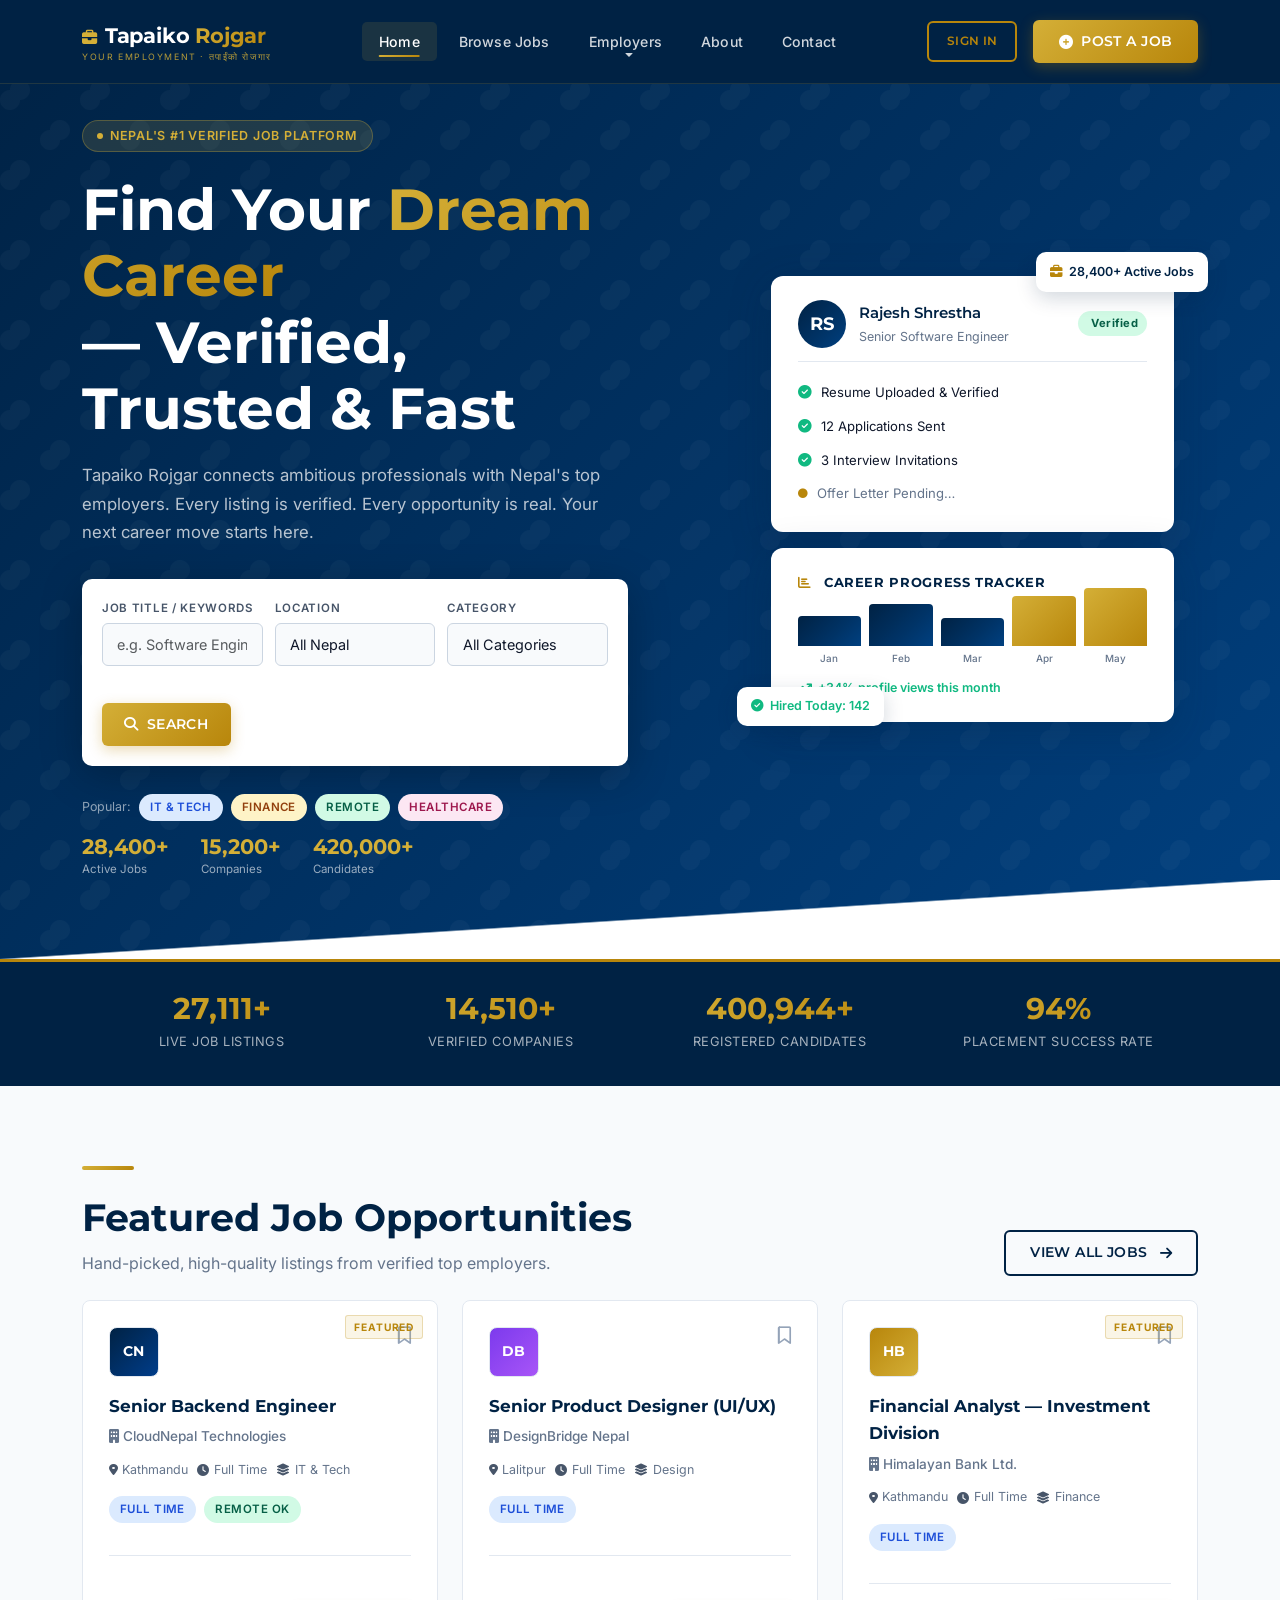
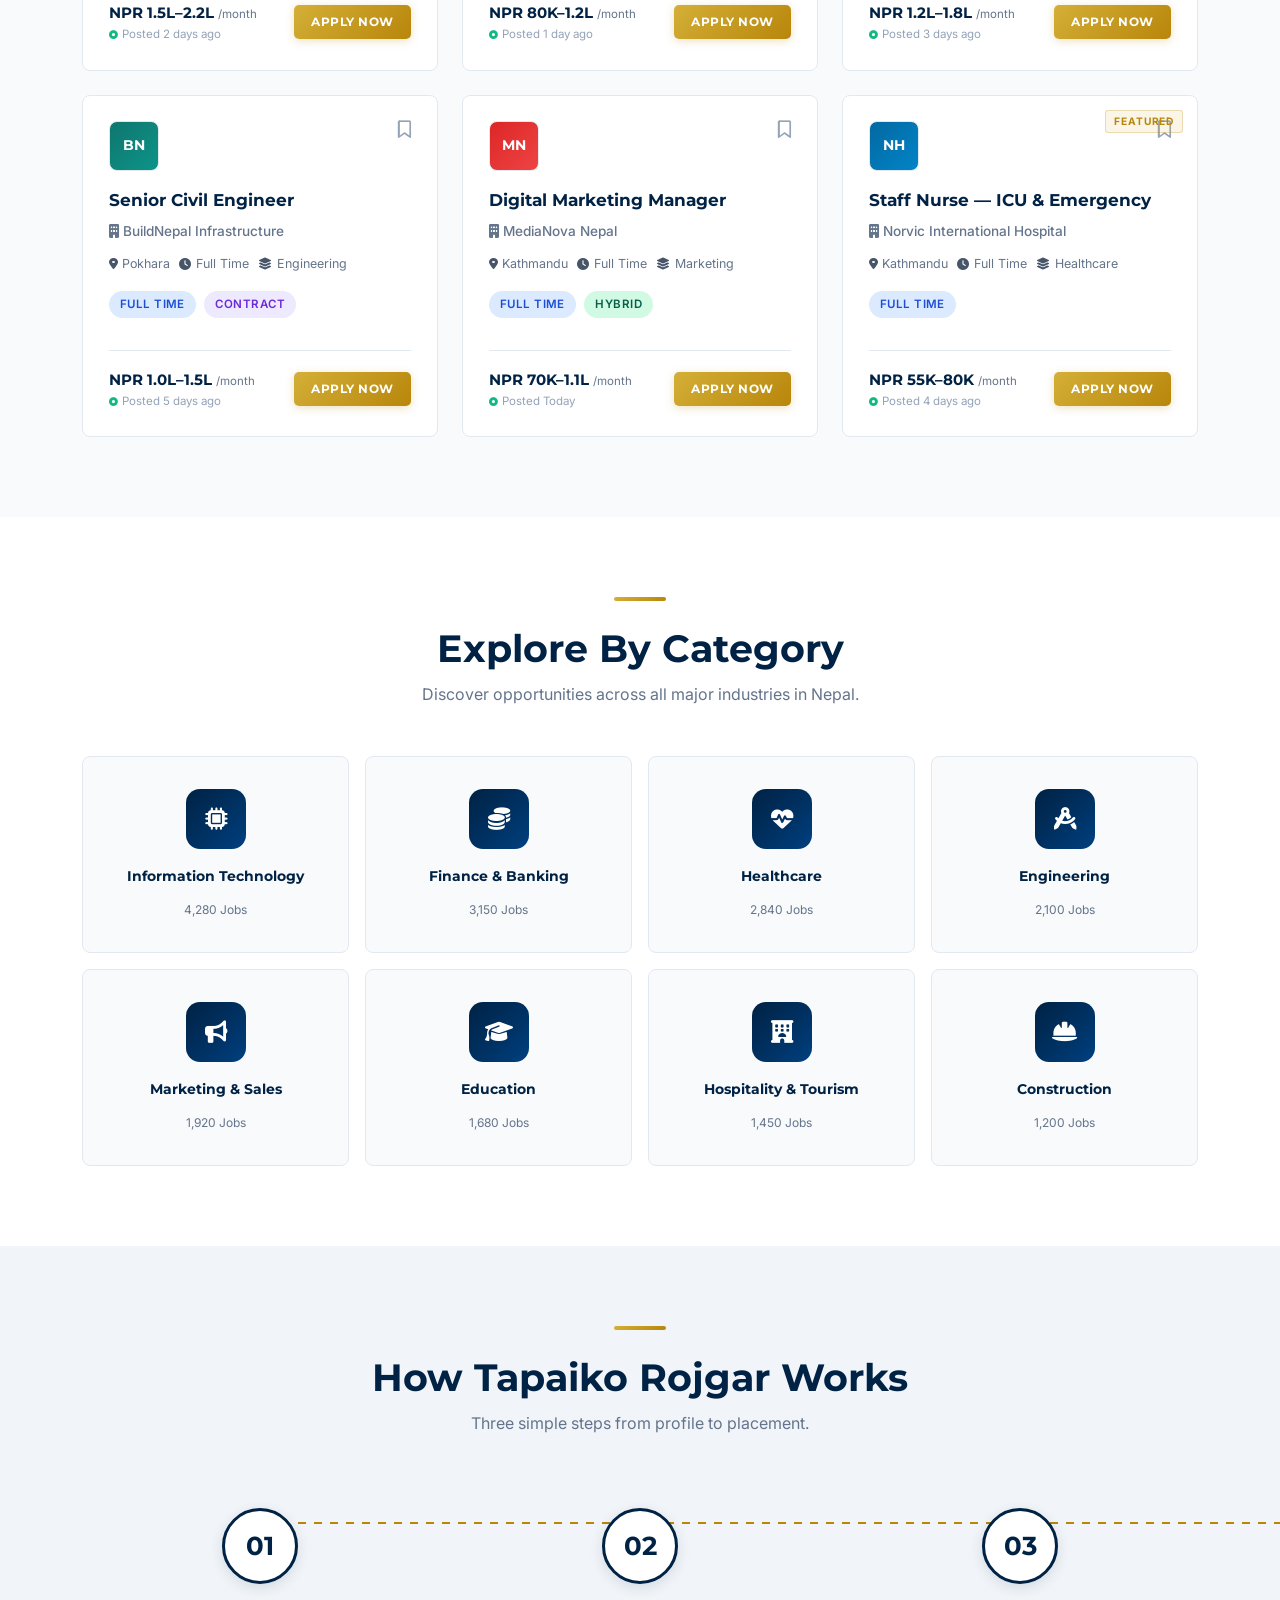
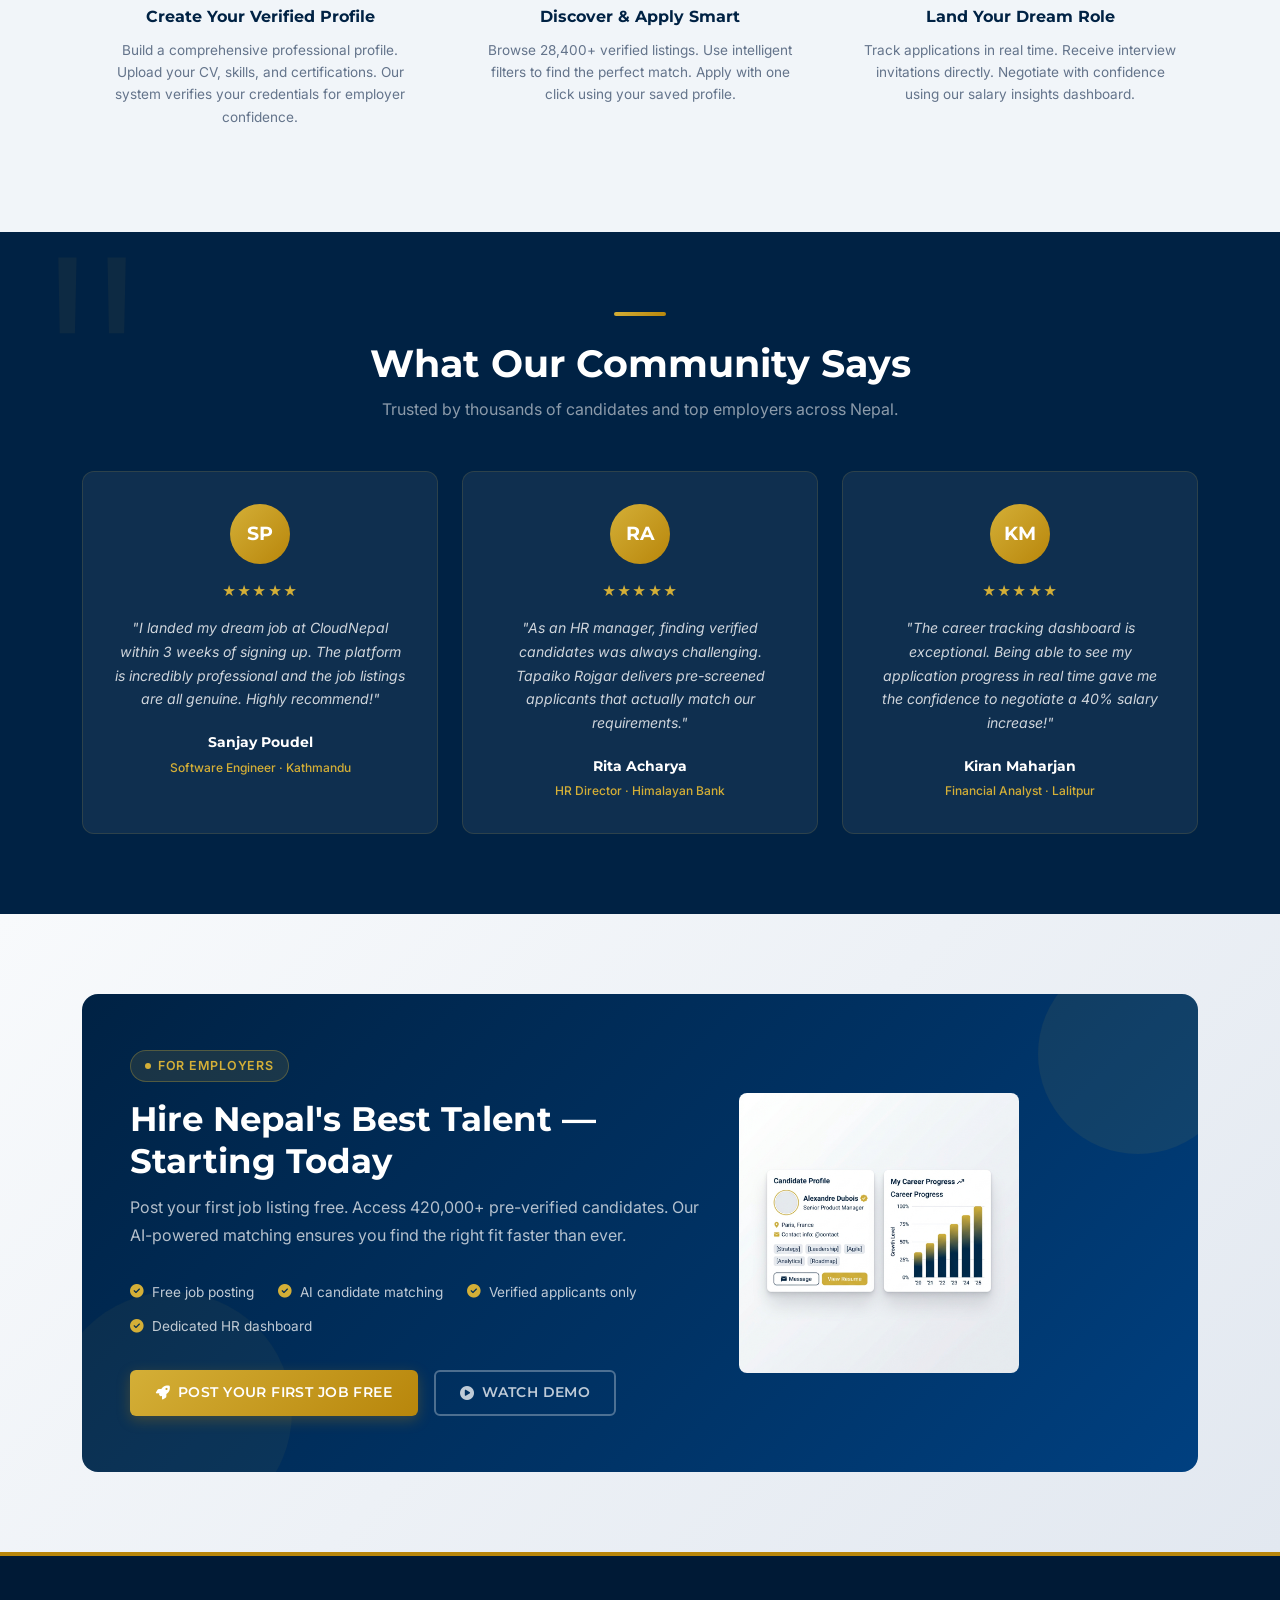
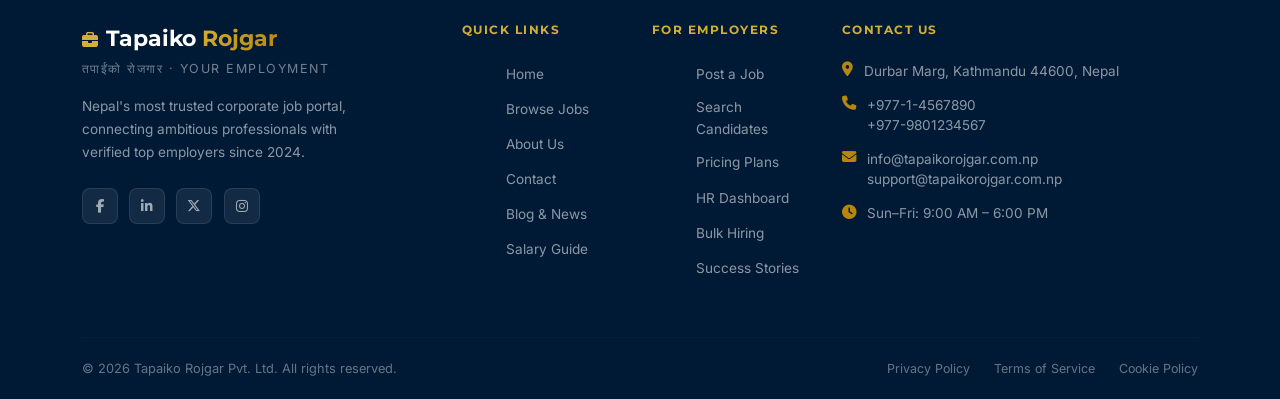
==== index.html @ 6fd1e046 "Initial commit: Tapaiko Rojgar job portal v1.0 - Full homepage with hero, search, stats, job cards, " ====
<!DOCTYPE html>
<html lang="en">
<head>
  <meta charset="UTF-8" />
  <meta name="viewport" content="width=device-width, initial-scale=1.0" />
  <meta http-equiv="X-UA-Compatible" content="IE=edge" />

  <!-- SEO Meta Tags -->
  <title>Tapaiko Rojgar — Nepal's Premier Job Portal & Recruitment Platform</title>
  <meta name="description" content="Tapaiko Rojgar is Nepal's most trusted corporate job portal. Find top jobs across IT, finance, engineering, and healthcare. Post jobs and connect with verified candidates today." />
  <meta name="keywords" content="jobs in Nepal, job portal Nepal, recruitment Nepal, tapaiko rojgar, career Nepal, IT jobs Nepal, find jobs Kathmandu" />
  <meta name="author" content="Tapaiko Rojgar" />
  <meta name="robots" content="index, follow" />
  <link rel="canonical" href="https://tapaikorojgar.com.np/" />

  <!-- Open Graph / Social -->
  <meta property="og:type" content="website" />
  <meta property="og:title" content="Tapaiko Rojgar — Nepal's Premier Job Portal" />
  <meta property="og:description" content="Connect with top employers and build your career with Nepal's most trusted recruitment platform." />
  <meta property="og:url" content="https://tapaikorojgar.com.np/" />
  <meta property="og:image" content="assets/images/hero-mockup.png" />
  <meta name="twitter:card" content="summary_large_image" />
  <meta name="twitter:title" content="Tapaiko Rojgar — Nepal's Premier Job Portal" />
  <meta name="twitter:description" content="Find verified jobs across Nepal. Trusted by 15,000+ employers." />

  <!-- Structured Data (JSON-LD) -->
  <script type="application/ld+json">
  {
    "@context": "https://schema.org",
    "@type": "WebSite",
    "name": "Tapaiko Rojgar",
    "url": "https://tapaikorojgar.com.np",
    "description": "Nepal's premier job portal and recruitment platform",
    "potentialAction": {
      "@type": "SearchAction",
      "target": "https://tapaikorojgar.com.np/jobs.html?q={search_term_string}",
      "query-input": "required name=search_term_string"
    }
  }
  </script>

  <!-- Google Fonts -->
  <link rel="preconnect" href="https://fonts.googleapis.com" />
  <link rel="preconnect" href="https://fonts.gstatic.com" crossorigin />
  <link href="https://fonts.googleapis.com/css2?family=Montserrat:wght@400;600;700;800&family=Inter:wght@400;500;600&display=swap" rel="stylesheet" />

  <!-- Bootstrap 5.3 -->
  <link href="https://cdn.jsdelivr.net/npm/bootstrap@5.3.3/dist/css/bootstrap.min.css" rel="stylesheet" integrity="sha384-QWTKZyjpPEjISv5WaRU9OFeRpok6YctnYmDr5pNlyT2bRjXh0JMhjY6hW+ALEwIH" crossorigin="anonymous" />

  <!-- Font Awesome 6 -->
  <link rel="stylesheet" href="https://cdnjs.cloudflare.com/ajax/libs/font-awesome/6.5.1/css/all.min.css" integrity="sha512-DTOQO9RWCH3ppGqcWaEA1BIZOC6xxalwEsw9c2QQeAIftl+Vegovlnee1c9QX4TctnWMn13TZye+giMm8e2LwA==" crossorigin="anonymous" />

  <!-- Custom Stylesheet -->
  <link rel="stylesheet" href="assets/css/style.css" />

  <!-- Favicon -->
  <link rel="icon" type="image/svg+xml" href="data:image/svg+xml,<svg xmlns='http://www.w3.org/2000/svg' viewBox='0 0 32 32'><rect width='32' height='32' rx='6' fill='%23002244'/><text y='22' x='5' font-size='18' fill='%23d4af37' font-family='Arial' font-weight='bold'>TR</text></svg>" />
</head>
<body>

<!-- ============================================================
     STICKY NAVIGATION
     ============================================================ -->
<nav id="main-navbar" class="navbar navbar-expand-lg fixed-top" role="navigation" aria-label="Main navigation">
  <div class="container">
    <!-- Logo -->
    <a class="navbar-brand d-flex flex-column" href="index.html" aria-label="Tapaiko Rojgar Home">
      <span class="navbar-logo-text"><i class="fas fa-briefcase me-2" style="font-size:0.95rem;color:var(--accent-gold-light);"></i>Tapaiko <span>Rojgar</span></span>
      <span class="logo-tagline">Your Employment · तपाईंको रोजगार</span>
    </a>

    <!-- Mobile Toggle -->
    <button class="navbar-toggler" type="button" data-bs-toggle="collapse" data-bs-target="#navMenu" aria-controls="navMenu" aria-expanded="false" aria-label="Toggle navigation">
      <span class="navbar-toggler-icon"></span>
    </button>

    <!-- Nav Links -->
    <div class="collapse navbar-collapse" id="navMenu">
      <ul class="navbar-nav mx-auto gap-1">
        <li class="nav-item"><a class="nav-link active" href="index.html" id="nav-home">Home</a></li>
        <li class="nav-item"><a class="nav-link" href="jobs.html" id="nav-jobs">Browse Jobs</a></li>
        <li class="nav-item dropdown">
          <a class="nav-link dropdown-toggle" href="#" data-bs-toggle="dropdown" id="nav-employers" aria-expanded="false">Employers</a>
          <ul class="dropdown-menu" style="background:var(--primary-blue);border:1px solid rgba(212,175,55,0.2);border-radius:8px;min-width:180px;padding:0.5rem 0;">
            <li><a class="dropdown-item" href="#" style="color:rgba(255,255,255,0.75);font-size:0.85rem;padding:0.5rem 1.1rem;" onmouseover="this.style.color='var(--accent-gold-light)'" onmouseout="this.style.color='rgba(255,255,255,0.75)'"><i class="fas fa-plus-circle me-2 text-warning"></i>Post a Job</a></li>
            <li><a class="dropdown-item" href="#" style="color:rgba(255,255,255,0.75);font-size:0.85rem;padding:0.5rem 1.1rem;" onmouseover="this.style.color='var(--accent-gold-light)'" onmouseout="this.style.color='rgba(255,255,255,0.75)'"><i class="fas fa-search me-2 text-warning"></i>Search Candidates</a></li>
            <li><a class="dropdown-item" href="#" style="color:rgba(255,255,255,0.75);font-size:0.85rem;padding:0.5rem 1.1rem;" onmouseover="this.style.color='var(--accent-gold-light)'" onmouseout="this.style.color='rgba(255,255,255,0.75)'"><i class="fas fa-chart-bar me-2 text-warning"></i>Analytics</a></li>
          </ul>
        </li>
        <li class="nav-item"><a class="nav-link" href="about.html" id="nav-about">About</a></li>
        <li class="nav-item"><a class="nav-link" href="contact.html" id="nav-contact">Contact</a></li>
      </ul>
      <div class="d-flex align-items-center gap-3">
        <a href="#" class="btn-outline-gold" style="padding:0.5rem 1.1rem;font-size:0.78rem;">Sign In</a>
        <a href="#" class="btn-gold" id="post-job-btn" style="white-space:nowrap;">
          <i class="fas fa-plus-circle"></i> Post a Job
        </a>
      </div>
    </div>
  </div>
</nav>

<!-- ============================================================
     HERO SECTION
     ============================================================ -->
<section id="hero" aria-label="Hero Section">
  <div class="container position-relative" style="z-index:2;">
    <div class="row align-items-center">
      <!-- Left Column -->
      <div class="col-lg-6 mb-5 mb-lg-0">
        <div class="hero-label">
          <span class="dot"></span>
          Nepal's #1 Verified Job Platform
        </div>

        <h1 class="hero-title">
          Find Your <span class="accent-gold">Dream Career</span><br/>
          — Verified, Trusted &amp; Fast
        </h1>

        <p class="hero-description">
          Tapaiko Rojgar connects ambitious professionals with Nepal's top employers. Every listing is verified. Every opportunity is real. Your next career move starts here.
        </p>

        <!-- Search Box -->
        <div class="hero-search-box">
          <form id="hero-search-form" role="search" aria-label="Job search">
            <div class="search-row">
              <div class="form-group">
                <label for="search-keyword">Job Title / Keywords</label>
                <input type="text" class="form-control" id="search-keyword" name="q" placeholder="e.g. Software Engineer" autocomplete="off" />
              </div>
              <div class="form-group">
                <label for="search-location">Location</label>
                <select class="form-select" id="search-location" name="loc">
                  <option value="">All Nepal</option>
                  <option>Kathmandu</option>
                  <option>Pokhara</option>
                  <option>Lalitpur</option>
                  <option>Bhaktapur</option>
                  <option>Biratnagar</option>
                  <option>Butwal</option>
                  <option>Remote</option>
                </select>
              </div>
              <div class="form-group">
                <label for="search-category">Category</label>
                <select class="form-select" id="search-category" name="cat">
                  <option value="">All Categories</option>
                  <option>Information Technology</option>
                  <option>Finance &amp; Banking</option>
                  <option>Healthcare</option>
                  <option>Engineering</option>
                  <option>Marketing</option>
                  <option>Education</option>
                </select>
              </div>
              <div class="form-group" style="flex:0 0 auto;">
                <label style="visibility:hidden;">Search</label>
                <button type="submit" class="btn-gold w-100" style="padding:0.62rem 1.4rem;">
                  <i class="fas fa-search"></i> Search
                </button>
              </div>
            </div>
          </form>
        </div>

        <!-- Quick filters -->
        <div class="d-flex flex-wrap gap-2 mb-3">
          <span style="font-size:0.78rem;color:rgba(255,255,255,0.55);align-self:center;">Popular:</span>
          <a href="jobs.html?cat=it" class="badge-type badge-fulltime" style="cursor:pointer;text-decoration:none;">IT &amp; Tech</a>
          <a href="jobs.html?cat=finance" class="badge-type badge-parttime" style="cursor:pointer;text-decoration:none;">Finance</a>
          <a href="jobs.html?type=remote" class="badge-type badge-remote" style="cursor:pointer;text-decoration:none;">Remote</a>
          <a href="jobs.html?cat=healthcare" class="badge-type badge-internship" style="cursor:pointer;text-decoration:none;">Healthcare</a>
        </div>

        <!-- Hero Stats -->
        <div class="hero-stats-row">
          <div class="hero-stat">
            <span class="stat-val" data-count="28400" data-suffix="+">0+</span>
            <span class="stat-lbl">Active Jobs</span>
          </div>
          <div class="hero-stat">
            <span class="stat-val" data-count="15200" data-suffix="+">0+</span>
            <span class="stat-lbl">Companies</span>
          </div>
          <div class="hero-stat">
            <span class="stat-val" data-count="420000" data-suffix="+">0+</span>
            <span class="stat-lbl">Candidates</span>
          </div>
        </div>
      </div>

      <!-- Right Column — Mockup Panel -->
      <div class="col-lg-5 offset-lg-1">
        <div class="hero-mockup-panel">
          <!-- Floating Job Count Badge -->
          <div class="hero-float-badge badge-jobs">
            <i class="fas fa-briefcase" style="color:var(--accent-gold);"></i>
            <span>28,400+ Active Jobs</span>
          </div>
          <!-- Floating Hired Badge -->
          <div class="hero-float-badge badge-hired">
            <i class="fas fa-check-circle"></i>
            <span>Hired Today: 142</span>
          </div>

          <!-- Profile Card -->
          <div class="hero-card">
            <div class="profile-card-header">
              <div class="profile-avatar">RS</div>
              <div class="profile-info">
                <div class="name">Rajesh Shrestha</div>
                <div class="role">Senior Software Engineer</div>
              </div>
              <div class="verified-badge">
                <i class="fas fa-shield-check"></i> Verified
              </div>
            </div>
            <div class="d-flex flex-column gap-1">
              <div class="checklist-item">
                <i class="fas fa-check-circle check"></i>
                <span>Resume Uploaded &amp; Verified</span>
              </div>
              <div class="checklist-item">
                <i class="fas fa-check-circle check"></i>
                <span>12 Applications Sent</span>
              </div>
              <div class="checklist-item">
                <i class="fas fa-check-circle check"></i>
                <span>3 Interview Invitations</span>
              </div>
              <div class="checklist-item">
                <i class="fas fa-circle" style="color:var(--accent-gold);font-size:0.6rem;"></i>
                <span style="color:var(--text-muted);">Offer Letter Pending…</span>
              </div>
            </div>
          </div>

          <!-- Chart Card -->
          <div class="hero-card">
            <div class="chart-card-label">
              <i class="fas fa-chart-bar me-2" style="color:var(--accent-gold);"></i>
              Career Progress Tracker
            </div>
            <div class="mini-chart">
              <div class="chart-bar-wrap">
                <div class="chart-bar navy" data-height="30px" style="height:0;"></div>
                <div class="chart-label">Jan</div>
              </div>
              <div class="chart-bar-wrap">
                <div class="chart-bar navy" data-height="42px" style="height:0;"></div>
                <div class="chart-label">Feb</div>
              </div>
              <div class="chart-bar-wrap">
                <div class="chart-bar navy" data-height="28px" style="height:0;"></div>
                <div class="chart-label">Mar</div>
              </div>
              <div class="chart-bar-wrap">
                <div class="chart-bar gold" data-height="50px" style="height:0;"></div>
                <div class="chart-label">Apr</div>
              </div>
              <div class="chart-bar-wrap">
                <div class="chart-bar gold" data-height="58px" style="height:0;"></div>
                <div class="chart-label">May</div>
              </div>
            </div>
            <div class="chart-growth">
              <i class="fas fa-arrow-trend-up"></i>
              <span>+34% profile views this month</span>
            </div>
          </div>
        </div>
      </div>

    </div><!-- /row -->
  </div>
</section>

<!-- ============================================================
     STATS STRIP
     ============================================================ -->
<section id="stats-strip" aria-label="Platform Statistics">
  <div class="container">
    <div class="row g-0">
      <div class="col-6 col-md-3">
        <div class="stat-item">
          <span class="stat-count" data-count="28400" data-suffix="+">0+</span>
          <span class="stat-label">Live Job Listings</span>
        </div>
      </div>
      <div class="col-6 col-md-3">
        <div class="stat-item">
          <span class="stat-count" data-count="15200" data-suffix="+">0+</span>
          <span class="stat-label">Verified Companies</span>
        </div>
      </div>
      <div class="col-6 col-md-3">
        <div class="stat-item">
          <span class="stat-count" data-count="420000" data-suffix="+">0+</span>
          <span class="stat-label">Registered Candidates</span>
        </div>
      </div>
      <div class="col-6 col-md-3">
        <div class="stat-item">
          <span class="stat-count" data-count="98" data-suffix="%">0%</span>
          <span class="stat-label">Placement Success Rate</span>
        </div>
      </div>
    </div>
  </div>
</section>

<!-- ============================================================
     FEATURED JOBS
     ============================================================ -->
<section id="featured-jobs" aria-label="Featured Job Listings">
  <div class="container">
    <div class="section-header-row">
      <div>
        <div class="divider-gold"></div>
        <h2 class="section-title">Featured Job Opportunities</h2>
        <p class="section-subtitle mb-0">Hand-picked, high-quality listings from verified top employers.</p>
      </div>
      <a href="jobs.html" class="btn-outline-navy d-none d-md-flex">
        View All Jobs <i class="fas fa-arrow-right ms-1"></i>
      </a>
    </div>
    <div class="mb-4"></div>

    <div class="row g-4">
      <!-- Job Card 1 -->
      <div class="col-md-6 col-xl-4 hidden-anim" data-delay="0">
        <div class="job-card" onclick="window.location='jobs.html'" role="article" aria-label="Senior Backend Engineer at CloudNepal">
          <span class="featured-tag">Featured</span>
          <div class="job-card-header">
            <div class="company-logo" style="background:linear-gradient(135deg,#002244,#003d8a);color:white;">CN</div>
            <button class="job-card-bookmark" data-job-id="job-001" aria-label="Save this job">
              <i class="far fa-bookmark"></i>
            </button>
          </div>
          <div class="job-title">Senior Backend Engineer</div>
          <div class="company-name"><i class="fas fa-building me-1"></i>CloudNepal Technologies</div>
          <div class="job-meta">
            <span class="job-meta-item"><i class="fas fa-map-marker-alt"></i> Kathmandu</span>
            <span class="job-meta-item"><i class="fas fa-clock"></i> Full Time</span>
            <span class="job-meta-item"><i class="fas fa-layer-group"></i> IT &amp; Tech</span>
          </div>
          <div class="d-flex flex-wrap gap-2 mb-3">
            <span class="badge-type badge-fulltime">Full Time</span>
            <span class="badge-type badge-remote">Remote OK</span>
          </div>
          <div class="job-card-divider"></div>
          <div class="job-card-footer">
            <div>
              <div class="job-salary">NPR 1.5L–2.2L <small>/month</small></div>
              <div class="posted-time"><i class="fas fa-circle-dot me-1" style="color:#10b981;font-size:0.55rem;"></i>Posted 2 days ago</div>
            </div>
            <a href="jobs.html" class="apply-btn">Apply Now</a>
          </div>
        </div>
      </div>

      <!-- Job Card 2 -->
      <div class="col-md-6 col-xl-4 hidden-anim" data-delay="80">
        <div class="job-card" onclick="window.location='jobs.html'" role="article" aria-label="Product Designer at DesignBridge Nepal">
          <div class="job-card-header">
            <div class="company-logo" style="background:linear-gradient(135deg,#7c3aed,#a855f7);color:white;">DB</div>
            <button class="job-card-bookmark" data-job-id="job-002" aria-label="Save this job">
              <i class="far fa-bookmark"></i>
            </button>
          </div>
          <div class="job-title">Senior Product Designer (UI/UX)</div>
          <div class="company-name"><i class="fas fa-building me-1"></i>DesignBridge Nepal</div>
          <div class="job-meta">
            <span class="job-meta-item"><i class="fas fa-map-marker-alt"></i> Lalitpur</span>
            <span class="job-meta-item"><i class="fas fa-clock"></i> Full Time</span>
            <span class="job-meta-item"><i class="fas fa-layer-group"></i> Design</span>
          </div>
          <div class="d-flex flex-wrap gap-2 mb-3">
            <span class="badge-type badge-fulltime">Full Time</span>
          </div>
          <div class="job-card-divider"></div>
          <div class="job-card-footer">
            <div>
              <div class="job-salary">NPR 80K–1.2L <small>/month</small></div>
              <div class="posted-time"><i class="fas fa-circle-dot me-1" style="color:#10b981;font-size:0.55rem;"></i>Posted 1 day ago</div>
            </div>
            <a href="jobs.html" class="apply-btn">Apply Now</a>
          </div>
        </div>
      </div>

      <!-- Job Card 3 -->
      <div class="col-md-6 col-xl-4 hidden-anim" data-delay="160">
        <div class="job-card" onclick="window.location='jobs.html'" role="article" aria-label="Financial Analyst at Himalayan Bank">
          <span class="featured-tag">Featured</span>
          <div class="job-card-header">
            <div class="company-logo" style="background:linear-gradient(135deg,#b8860b,#d4af37);color:white;">HB</div>
            <button class="job-card-bookmark" data-job-id="job-003" aria-label="Save this job">
              <i class="far fa-bookmark"></i>
            </button>
          </div>
          <div class="job-title">Financial Analyst — Investment Division</div>
          <div class="company-name"><i class="fas fa-building me-1"></i>Himalayan Bank Ltd.</div>
          <div class="job-meta">
            <span class="job-meta-item"><i class="fas fa-map-marker-alt"></i> Kathmandu</span>
            <span class="job-meta-item"><i class="fas fa-clock"></i> Full Time</span>
            <span class="job-meta-item"><i class="fas fa-layer-group"></i> Finance</span>
          </div>
          <div class="d-flex flex-wrap gap-2 mb-3">
            <span class="badge-type badge-fulltime">Full Time</span>
          </div>
          <div class="job-card-divider"></div>
          <div class="job-card-footer">
            <div>
              <div class="job-salary">NPR 1.2L–1.8L <small>/month</small></div>
              <div class="posted-time"><i class="fas fa-circle-dot me-1" style="color:#10b981;font-size:0.55rem;"></i>Posted 3 days ago</div>
            </div>
            <a href="jobs.html" class="apply-btn">Apply Now</a>
          </div>
        </div>
      </div>

      <!-- Job Card 4 -->
      <div class="col-md-6 col-xl-4 hidden-anim" data-delay="0">
        <div class="job-card" onclick="window.location='jobs.html'" role="article" aria-label="Civil Engineer at BuildNepal">
          <div class="job-card-header">
            <div class="company-logo" style="background:linear-gradient(135deg,#0f766e,#0d9488);color:white;">BN</div>
            <button class="job-card-bookmark" data-job-id="job-004" aria-label="Save this job">
              <i class="far fa-bookmark"></i>
            </button>
          </div>
          <div class="job-title">Senior Civil Engineer</div>
          <div class="company-name"><i class="fas fa-building me-1"></i>BuildNepal Infrastructure</div>
          <div class="job-meta">
            <span class="job-meta-item"><i class="fas fa-map-marker-alt"></i> Pokhara</span>
            <span class="job-meta-item"><i class="fas fa-clock"></i> Full Time</span>
            <span class="job-meta-item"><i class="fas fa-layer-group"></i> Engineering</span>
          </div>
          <div class="d-flex flex-wrap gap-2 mb-3">
            <span class="badge-type badge-fulltime">Full Time</span>
            <span class="badge-type badge-contract">Contract</span>
          </div>
          <div class="job-card-divider"></div>
          <div class="job-card-footer">
            <div>
              <div class="job-salary">NPR 1.0L–1.5L <small>/month</small></div>
              <div class="posted-time"><i class="fas fa-circle-dot me-1" style="color:#10b981;font-size:0.55rem;"></i>Posted 5 days ago</div>
            </div>
            <a href="jobs.html" class="apply-btn">Apply Now</a>
          </div>
        </div>
      </div>

      <!-- Job Card 5 -->
      <div class="col-md-6 col-xl-4 hidden-anim" data-delay="80">
        <div class="job-card" onclick="window.location='jobs.html'" role="article" aria-label="Digital Marketing Manager at MediaNova">
          <div class="job-card-header">
            <div class="company-logo" style="background:linear-gradient(135deg,#dc2626,#ef4444);color:white;">MN</div>
            <button class="job-card-bookmark" data-job-id="job-005" aria-label="Save this job">
              <i class="far fa-bookmark"></i>
            </button>
          </div>
          <div class="job-title">Digital Marketing Manager</div>
          <div class="company-name"><i class="fas fa-building me-1"></i>MediaNova Nepal</div>
          <div class="job-meta">
            <span class="job-meta-item"><i class="fas fa-map-marker-alt"></i> Kathmandu</span>
            <span class="job-meta-item"><i class="fas fa-clock"></i> Full Time</span>
            <span class="job-meta-item"><i class="fas fa-layer-group"></i> Marketing</span>
          </div>
          <div class="d-flex flex-wrap gap-2 mb-3">
            <span class="badge-type badge-fulltime">Full Time</span>
            <span class="badge-type badge-remote">Hybrid</span>
          </div>
          <div class="job-card-divider"></div>
          <div class="job-card-footer">
            <div>
              <div class="job-salary">NPR 70K–1.1L <small>/month</small></div>
              <div class="posted-time"><i class="fas fa-circle-dot me-1" style="color:#10b981;font-size:0.55rem;"></i>Posted Today</div>
            </div>
            <a href="jobs.html" class="apply-btn">Apply Now</a>
          </div>
        </div>
      </div>

      <!-- Job Card 6 -->
      <div class="col-md-6 col-xl-4 hidden-anim" data-delay="160">
        <div class="job-card" onclick="window.location='jobs.html'" role="article" aria-label="Staff Nurse at Norvic Hospital">
          <span class="featured-tag">Featured</span>
          <div class="job-card-header">
            <div class="company-logo" style="background:linear-gradient(135deg,#0369a1,#0284c7);color:white;">NH</div>
            <button class="job-card-bookmark" data-job-id="job-006" aria-label="Save this job">
              <i class="far fa-bookmark"></i>
            </button>
          </div>
          <div class="job-title">Staff Nurse — ICU &amp; Emergency</div>
          <div class="company-name"><i class="fas fa-building me-1"></i>Norvic International Hospital</div>
          <div class="job-meta">
            <span class="job-meta-item"><i class="fas fa-map-marker-alt"></i> Kathmandu</span>
            <span class="job-meta-item"><i class="fas fa-clock"></i> Full Time</span>
            <span class="job-meta-item"><i class="fas fa-layer-group"></i> Healthcare</span>
          </div>
          <div class="d-flex flex-wrap gap-2 mb-3">
            <span class="badge-type badge-fulltime">Full Time</span>
          </div>
          <div class="job-card-divider"></div>
          <div class="job-card-footer">
            <div>
              <div class="job-salary">NPR 55K–80K <small>/month</small></div>
              <div class="posted-time"><i class="fas fa-circle-dot me-1" style="color:#10b981;font-size:0.55rem;"></i>Posted 4 days ago</div>
            </div>
            <a href="jobs.html" class="apply-btn">Apply Now</a>
          </div>
        </div>
      </div>
    </div><!-- /row -->

    <div class="text-center mt-5 d-md-none">
      <a href="jobs.html" class="btn-navy"><i class="fas fa-briefcase me-2"></i>View All 28,400+ Jobs</a>
    </div>
  </div>
</section>

<!-- ============================================================
     JOB CATEGORIES
     ============================================================ -->
<section id="job-categories" aria-label="Job Categories">
  <div class="container">
    <div class="text-center mb-5">
      <div class="divider-gold center"></div>
      <h2 class="section-title">Explore By Category</h2>
      <p class="section-subtitle">Discover opportunities across all major industries in Nepal.</p>
    </div>
    <div class="row g-3">
      <div class="col-6 col-sm-4 col-md-3 col-lg-3 hidden-anim" data-delay="0">
        <a href="jobs.html?cat=it" class="category-card" aria-label="Information Technology jobs">
          <div class="category-icon"><i class="fas fa-microchip"></i></div>
          <div class="category-name">Information Technology</div>
          <div class="category-count">4,280 Jobs</div>
        </a>
      </div>
      <div class="col-6 col-sm-4 col-md-3 col-lg-3 hidden-anim" data-delay="60">
        <a href="jobs.html?cat=finance" class="category-card" aria-label="Finance and Banking jobs">
          <div class="category-icon"><i class="fas fa-coins"></i></div>
          <div class="category-name">Finance &amp; Banking</div>
          <div class="category-count">3,150 Jobs</div>
        </a>
      </div>
      <div class="col-6 col-sm-4 col-md-3 col-lg-3 hidden-anim" data-delay="120">
        <a href="jobs.html?cat=healthcare" class="category-card" aria-label="Healthcare jobs">
          <div class="category-icon"><i class="fas fa-heartbeat"></i></div>
          <div class="category-name">Healthcare</div>
          <div class="category-count">2,840 Jobs</div>
        </a>
      </div>
      <div class="col-6 col-sm-4 col-md-3 col-lg-3 hidden-anim" data-delay="180">
        <a href="jobs.html?cat=engineering" class="category-card" aria-label="Engineering jobs">
          <div class="category-icon"><i class="fas fa-drafting-compass"></i></div>
          <div class="category-name">Engineering</div>
          <div class="category-count">2,100 Jobs</div>
        </a>
      </div>
      <div class="col-6 col-sm-4 col-md-3 col-lg-3 hidden-anim" data-delay="0">
        <a href="jobs.html?cat=marketing" class="category-card" aria-label="Marketing jobs">
          <div class="category-icon"><i class="fas fa-bullhorn"></i></div>
          <div class="category-name">Marketing &amp; Sales</div>
          <div class="category-count">1,920 Jobs</div>
        </a>
      </div>
      <div class="col-6 col-sm-4 col-md-3 col-lg-3 hidden-anim" data-delay="60">
        <a href="jobs.html?cat=education" class="category-card" aria-label="Education jobs">
          <div class="category-icon"><i class="fas fa-graduation-cap"></i></div>
          <div class="category-name">Education</div>
          <div class="category-count">1,680 Jobs</div>
        </a>
      </div>
      <div class="col-6 col-sm-4 col-md-3 col-lg-3 hidden-anim" data-delay="120">
        <a href="jobs.html?cat=hospitality" class="category-card" aria-label="Hospitality jobs">
          <div class="category-icon"><i class="fas fa-hotel"></i></div>
          <div class="category-name">Hospitality &amp; Tourism</div>
          <div class="category-count">1,450 Jobs</div>
        </a>
      </div>
      <div class="col-6 col-sm-4 col-md-3 col-lg-3 hidden-anim" data-delay="180">
        <a href="jobs.html?cat=construction" class="category-card" aria-label="Construction jobs">
          <div class="category-icon"><i class="fas fa-hard-hat"></i></div>
          <div class="category-name">Construction</div>
          <div class="category-count">1,200 Jobs</div>
        </a>
      </div>
    </div>
  </div>
</section>

<!-- ============================================================
     HOW IT WORKS
     ============================================================ -->
<section id="how-it-works" aria-label="How Tapaiko Rojgar Works">
  <div class="container">
    <div class="text-center mb-5">
      <div class="divider-gold center"></div>
      <h2 class="section-title">How Tapaiko Rojgar Works</h2>
      <p class="section-subtitle">Three simple steps from profile to placement.</p>
    </div>
    <div class="row g-4 steps-container position-relative">
      <div class="step-connector d-none d-lg-block" aria-hidden="true"></div>
      <div class="col-lg-4 hidden-anim" data-delay="0">
        <div class="step-card">
          <div class="step-number">01</div>
          <div class="step-title">Create Your Verified Profile</div>
          <div class="step-desc">Build a comprehensive professional profile. Upload your CV, skills, and certifications. Our system verifies your credentials for employer confidence.</div>
        </div>
      </div>
      <div class="col-lg-4 hidden-anim" data-delay="120">
        <div class="step-card">
          <div class="step-number">02</div>
          <div class="step-title">Discover &amp; Apply Smart</div>
          <div class="step-desc">Browse 28,400+ verified listings. Use intelligent filters to find the perfect match. Apply with one click using your saved profile.</div>
        </div>
      </div>
      <div class="col-lg-4 hidden-anim" data-delay="240">
        <div class="step-card">
          <div class="step-number">03</div>
          <div class="step-title">Land Your Dream Role</div>
          <div class="step-desc">Track applications in real time. Receive interview invitations directly. Negotiate with confidence using our salary insights dashboard.</div>
        </div>
      </div>
    </div>
  </div>
</section>

<!-- ============================================================
     TESTIMONIALS
     ============================================================ -->
<section id="testimonials" aria-label="Candidate and Employer Testimonials">
  <div class="container position-relative" style="z-index:1;">
    <div class="text-center mb-5">
      <div class="divider-gold center"></div>
      <h2 class="section-title" style="color:var(--white);">What Our Community Says</h2>
      <p class="section-subtitle" style="color:rgba(255,255,255,0.55);">Trusted by thousands of candidates and top employers across Nepal.</p>
    </div>
    <div class="row g-4">
      <div class="col-md-6 col-lg-4 hidden-anim" data-delay="0">
        <div class="testimonial-card">
          <div class="testimonial-avatar">SP</div>
          <div class="testimonial-stars">★★★★★</div>
          <div class="testimonial-text">"I landed my dream job at CloudNepal within 3 weeks of signing up. The platform is incredibly professional and the job listings are all genuine. Highly recommend!"</div>
          <div class="testimonial-name">Sanjay Poudel</div>
          <div class="testimonial-role">Software Engineer · Kathmandu</div>
        </div>
      </div>
      <div class="col-md-6 col-lg-4 hidden-anim" data-delay="100">
        <div class="testimonial-card">
          <div class="testimonial-avatar">RA</div>
          <div class="testimonial-stars">★★★★★</div>
          <div class="testimonial-text">"As an HR manager, finding verified candidates was always challenging. Tapaiko Rojgar delivers pre-screened applicants that actually match our requirements."</div>
          <div class="testimonial-name">Rita Acharya</div>
          <div class="testimonial-role">HR Director · Himalayan Bank</div>
        </div>
      </div>
      <div class="col-md-6 col-lg-4 hidden-anim" data-delay="200">
        <div class="testimonial-card">
          <div class="testimonial-avatar">KM</div>
          <div class="testimonial-stars">★★★★★</div>
          <div class="testimonial-text">"The career tracking dashboard is exceptional. Being able to see my application progress in real time gave me the confidence to negotiate a 40% salary increase!"</div>
          <div class="testimonial-name">Kiran Maharjan</div>
          <div class="testimonial-role">Financial Analyst · Lalitpur</div>
        </div>
      </div>
    </div>
  </div>
</section>

<!-- ============================================================
     EMPLOYER CTA BANNER
     ============================================================ -->
<section id="employer-cta" aria-label="Post a Job Call to Action">
  <div class="container">
    <div class="cta-card">
      <div class="row align-items-center position-relative" style="z-index:1;">
        <div class="col-lg-7 mb-4 mb-lg-0">
          <div class="hero-label mb-3" style="background:rgba(212,175,55,0.12);border-color:rgba(212,175,55,0.3);">
            <span class="dot"></span> For Employers
          </div>
          <h2 class="cta-title">Hire Nepal's <span class="accent-gold">Best Talent</span> — Starting Today</h2>
          <p class="cta-desc">Post your first job listing free. Access 420,000+ pre-verified candidates. Our AI-powered matching ensures you find the right fit faster than ever.</p>
          <div class="cta-features">
            <div class="cta-feature"><i class="fas fa-check-circle"></i> Free job posting</div>
            <div class="cta-feature"><i class="fas fa-check-circle"></i> AI candidate matching</div>
            <div class="cta-feature"><i class="fas fa-check-circle"></i> Verified applicants only</div>
            <div class="cta-feature"><i class="fas fa-check-circle"></i> Dedicated HR dashboard</div>
          </div>
          <div class="d-flex flex-wrap gap-3">
            <a href="#" class="btn-gold" id="post-first-job-btn">
              <i class="fas fa-rocket"></i> Post Your First Job Free
            </a>
            <a href="#" class="btn-outline-gold" style="color:rgba(255,255,255,0.75)!important;border-color:rgba(255,255,255,0.3);">
              <i class="fas fa-play-circle"></i> Watch Demo
            </a>
          </div>
        </div>
        <div class="col-lg-5 text-center">
          <img src="assets/images/hero-mockup.png" alt="Corporate recruitment dashboard mockup showing candidate profiles and analytics" class="img-fluid rounded-3" style="max-height:280px;object-fit:contain;" />
        </div>
      </div>
    </div>
  </div>
</section>

<!-- ============================================================
     FOOTER
     ============================================================ -->
<footer id="site-footer" aria-label="Site Footer">
  <div class="container">
    <div class="row g-4">
      <!-- Brand Column -->
      <div class="col-lg-4 col-md-6">
        <div class="footer-brand">
          <div class="brand-name"><i class="fas fa-briefcase me-2" style="color:var(--accent-gold-light);font-size:1rem;"></i>Tapaiko <span>Rojgar</span></div>
          <div class="footer-tagline">तपाईंको रोजगार · Your Employment</div>
          <p class="footer-description">Nepal's most trusted corporate job portal, connecting ambitious professionals with verified top employers since 2024.</p>
          <div class="footer-socials">
            <a href="#" class="social-btn" aria-label="Facebook"><i class="fab fa-facebook-f"></i></a>
            <a href="#" class="social-btn" aria-label="LinkedIn"><i class="fab fa-linkedin-in"></i></a>
            <a href="#" class="social-btn" aria-label="Twitter / X"><i class="fab fa-x-twitter"></i></a>
            <a href="#" class="social-btn" aria-label="Instagram"><i class="fab fa-instagram"></i></a>
          </div>
        </div>
      </div>

      <!-- Quick Links -->
      <div class="col-lg-2 col-md-6 col-sm-6">
        <div class="footer-heading">Quick Links</div>
        <ul class="footer-links">
          <li><a href="index.html">Home</a></li>
          <li><a href="jobs.html">Browse Jobs</a></li>
          <li><a href="about.html">About Us</a></li>
          <li><a href="contact.html">Contact</a></li>
          <li><a href="#">Blog &amp; News</a></li>
          <li><a href="#">Salary Guide</a></li>
        </ul>
      </div>

      <!-- For Employers -->
      <div class="col-lg-2 col-md-6 col-sm-6">
        <div class="footer-heading">For Employers</div>
        <ul class="footer-links">
          <li><a href="#">Post a Job</a></li>
          <li><a href="#">Search Candidates</a></li>
          <li><a href="#">Pricing Plans</a></li>
          <li><a href="#">HR Dashboard</a></li>
          <li><a href="#">Bulk Hiring</a></li>
          <li><a href="#">Success Stories</a></li>
        </ul>
      </div>

      <!-- Contact Info -->
      <div class="col-lg-4 col-md-6">
        <div class="footer-heading">Contact Us</div>
        <div class="footer-contact-item">
          <i class="fas fa-map-marker-alt"></i>
          <span>Durbar Marg, Kathmandu 44600, Nepal</span>
        </div>
        <div class="footer-contact-item">
          <i class="fas fa-phone"></i>
          <span>+977-1-4567890<br/>+977-9801234567</span>
        </div>
        <div class="footer-contact-item">
          <i class="fas fa-envelope"></i>
          <span>info@tapaikorojgar.com.np<br/>support@tapaikorojgar.com.np</span>
        </div>
        <div class="footer-contact-item">
          <i class="fas fa-clock"></i>
          <span>Sun–Fri: 9:00 AM – 6:00 PM</span>
        </div>
      </div>
    </div>

    <hr class="footer-divider" />
    <div class="footer-bottom">
      <div class="d-flex flex-wrap justify-content-between align-items-center gap-2">
        <p class="mb-0">&copy; 2026 Tapaiko Rojgar Pvt. Ltd. All rights reserved.</p>
        <div class="footer-bottom-links">
          <a href="#">Privacy Policy</a>
          <a href="#">Terms of Service</a>
          <a href="#">Cookie Policy</a>
        </div>
      </div>
    </div>
  </div>
</footer>

<!-- Scroll to Top Button -->
<button id="scroll-top" aria-label="Scroll to top" title="Back to top">
  <i class="fas fa-chevron-up"></i>
</button>

<!-- Bootstrap 5.3 JS Bundle -->
<script src="https://cdn.jsdelivr.net/npm/bootstrap@5.3.3/dist/js/bootstrap.bundle.min.js" integrity="sha384-YvpcrYf0tY3lHB60NNkmXc4s9bIOgUxi8T/jzmqrD0BgqZZ2J2PkI/WGdlMZnIgA" crossorigin="anonymous"></script>

<!-- Custom JS -->
<script src="assets/js/main.js"></script>
</body>
</html>
---- assets/css/style.css ----
/* ============================================================
   TAPAIKO ROJGAR — Corporate Brand Stylesheet
   Brand Version: 1.0 | Author: Tapaiko Rojgar Dev Team
   ============================================================ */

/* ── Google Fonts are loaded via HTML ── */
/* ── Design Tokens ── */
:root {
  --primary-blue:       #002244;
  --primary-blue-dark:  #001a36;
  --primary-blue-mid:   #003366;
  --accent-gold:        #b8860b;
  --accent-gold-light:  #d4af37;
  --accent-gold-pale:   #f5e69e;
  --slate-grey:         #475569;
  --slate-light:        #94a3b8;
  --text-dark:          #0f172a;
  --text-muted:         #64748b;
  --bg-light:           #f8fafc;
  --bg-subtle:          #f1f5f9;
  --white:              #ffffff;
  --border-color:       #e2e8f0;
  --border-slate:       #cbd5e1;
  --card-radius:        8px;
  --card-shadow:        0 2px 12px rgba(0,34,68,0.08);
  --card-shadow-hover:  0 8px 32px rgba(0,34,68,0.16);
  --gold-gradient:      linear-gradient(135deg, #d4af37 0%, #b8860b 100%);
  --gold-gradient-rev:  linear-gradient(135deg, #b8860b 0%, #d4af37 100%);
  --navy-gradient:      linear-gradient(135deg, #002244 0%, #003366 60%, #004080 100%);
  --transition-fast:    0.2s ease;
  --transition-med:     0.35s ease;
  --font-heading:       'Montserrat', sans-serif;
  --font-body:          'Inter', sans-serif;
}

/* ── Reset & Base ── */
*, *::before, *::after { box-sizing: border-box; margin: 0; padding: 0; }

html { scroll-behavior: smooth; font-size: 16px; }

body {
  font-family: var(--font-body);
  color: var(--text-dark);
  background: var(--white);
  line-height: 1.65;
  overflow-x: hidden;
}

h1, h2, h3, h4, h5, h6 {
  font-family: var(--font-heading);
  color: var(--primary-blue);
  font-weight: 700;
  line-height: 1.25;
}

a { text-decoration: none; color: inherit; transition: color var(--transition-fast); }
img { max-width: 100%; height: auto; display: block; }
ul { list-style: none; }

/* ── Utility Classes ── */
.section-title {
  font-family: var(--font-heading);
  font-size: clamp(1.6rem, 3vw, 2.4rem);
  font-weight: 700;
  color: var(--primary-blue);
  margin-bottom: 0.5rem;
}
.section-subtitle {
  font-family: var(--font-body);
  font-size: 1rem;
  color: var(--text-muted);
  font-weight: 400;
  margin-bottom: 2.5rem;
}
.gold-text {
  background: var(--gold-gradient);
  -webkit-background-clip: text;
  -webkit-text-fill-color: transparent;
  background-clip: text;
}
.section-pad { padding: 80px 0; }
.section-pad-sm { padding: 56px 0; }
.divider-gold {
  width: 52px; height: 4px;
  background: var(--gold-gradient);
  border-radius: 2px;
  margin: 0 0 1.5rem 0;
}
.divider-gold.center { margin: 0 auto 1.5rem auto; }

/* ── Buttons ── */
.btn-gold {
  display: inline-flex;
  align-items: center;
  gap: 0.5rem;
  background: var(--gold-gradient);
  color: var(--white) !important;
  font-family: var(--font-heading);
  font-weight: 600;
  font-size: 0.875rem;
  letter-spacing: 0.03em;
  padding: 0.65rem 1.6rem;
  border-radius: 6px;
  border: none;
  cursor: pointer;
  transition: all var(--transition-med);
  box-shadow: 0 4px 14px rgba(184,134,11,0.3);
  text-transform: uppercase;
}
.btn-gold:hover {
  background: var(--gold-gradient-rev);
  box-shadow: 0 6px 20px rgba(184,134,11,0.45);
  transform: translateY(-2px);
  color: var(--white) !important;
}
.btn-navy {
  display: inline-flex;
  align-items: center;
  gap: 0.5rem;
  background: var(--primary-blue);
  color: var(--white) !important;
  font-family: var(--font-heading);
  font-weight: 600;
  font-size: 0.875rem;
  letter-spacing: 0.03em;
  padding: 0.65rem 1.6rem;
  border-radius: 6px;
  border: none;
  cursor: pointer;
  transition: all var(--transition-med);
  text-transform: uppercase;
}
.btn-navy:hover {
  background: var(--primary-blue-dark);
  transform: translateY(-2px);
  box-shadow: 0 6px 20px rgba(0,34,68,0.35);
  color: var(--white) !important;
}
.btn-outline-gold {
  display: inline-flex;
  align-items: center;
  gap: 0.5rem;
  background: transparent;
  color: var(--accent-gold) !important;
  font-family: var(--font-heading);
  font-weight: 600;
  font-size: 0.875rem;
  letter-spacing: 0.03em;
  padding: 0.6rem 1.5rem;
  border-radius: 6px;
  border: 2px solid var(--accent-gold);
  cursor: pointer;
  transition: all var(--transition-med);
  text-transform: uppercase;
}
.btn-outline-gold:hover {
  background: var(--gold-gradient);
  color: var(--white) !important;
  border-color: transparent;
  transform: translateY(-2px);
}
.btn-outline-navy {
  display: inline-flex;
  align-items: center;
  gap: 0.5rem;
  background: transparent;
  color: var(--primary-blue) !important;
  font-family: var(--font-heading);
  font-weight: 600;
  font-size: 0.875rem;
  letter-spacing: 0.03em;
  padding: 0.6rem 1.5rem;
  border-radius: 6px;
  border: 2px solid var(--primary-blue);
  cursor: pointer;
  transition: all var(--transition-med);
  text-transform: uppercase;
}
.btn-outline-navy:hover {
  background: var(--primary-blue);
  color: var(--white) !important;
  transform: translateY(-2px);
}

/* ── Badges ── */
.badge-type {
  display: inline-block;
  font-family: var(--font-body);
  font-size: 0.72rem;
  font-weight: 600;
  padding: 0.25rem 0.7rem;
  border-radius: 20px;
  letter-spacing: 0.04em;
  text-transform: uppercase;
}
.badge-fulltime  { background: #dbeafe; color: #1d4ed8; }
.badge-parttime  { background: #fef3c7; color: #92400e; }
.badge-remote    { background: #d1fae5; color: #065f46; }
.badge-contract  { background: #ede9fe; color: #6d28d9; }
.badge-internship{ background: #fce7f3; color: #9d174d; }

/* ============================================================
   NAVBAR
   ============================================================ */
#main-navbar {
  background: var(--primary-blue);
  padding: 0.85rem 0;
  transition: all var(--transition-med);
  z-index: 1050;
  border-bottom: 1px solid rgba(212,175,55,0.15);
}
#main-navbar.scrolled {
  background: var(--primary-blue-dark);
  box-shadow: 0 4px 24px rgba(0,34,68,0.4);
  padding: 0.55rem 0;
}
.navbar-logo-text {
  font-family: var(--font-heading);
  font-size: 1.3rem;
  font-weight: 700;
  color: var(--white) !important;
  letter-spacing: -0.01em;
}
.navbar-logo-text span {
  background: var(--gold-gradient);
  -webkit-background-clip: text;
  -webkit-text-fill-color: transparent;
  background-clip: text;
}
.logo-tagline {
  font-size: 0.55rem;
  font-family: var(--font-body);
  letter-spacing: 0.18em;
  text-transform: uppercase;
  color: var(--accent-gold-light);
  font-weight: 400;
  opacity: 0.85;
  margin-top: -3px;
}
#main-navbar .nav-link {
  font-family: var(--font-body);
  font-weight: 500;
  font-size: 0.88rem;
  color: rgba(255,255,255,0.82) !important;
  padding: 0.5rem 1.1rem !important;
  border-radius: 5px;
  transition: all var(--transition-fast);
  letter-spacing: 0.01em;
  position: relative;
}
#main-navbar .nav-link:hover,
#main-navbar .nav-link.active {
  color: var(--white) !important;
  background: rgba(212,175,55,0.12);
}
#main-navbar .nav-link::after {
  content: '';
  position: absolute;
  bottom: 4px;
  left: 50%;
  transform: translateX(-50%);
  width: 0;
  height: 2px;
  background: var(--gold-gradient);
  border-radius: 1px;
  transition: width var(--transition-med);
}
#main-navbar .nav-link:hover::after,
#main-navbar .nav-link.active::after {
  width: calc(100% - 2.2rem);
}
.navbar-toggler {
  border: 1px solid rgba(212,175,55,0.4) !important;
  padding: 0.3rem 0.55rem !important;
}
.navbar-toggler-icon {
  background-image: url("data:image/svg+xml,%3csvg xmlns='http://www.w3.org/2000/svg' viewBox='0 0 30 30'%3e%3cpath stroke='rgba(212,175,55,0.9)' stroke-linecap='round' stroke-miterlimit='10' stroke-width='2' d='M4 7h22M4 15h22M4 23h22'/%3e%3c/svg%3e") !important;
}

/* ============================================================
   HERO SECTION
   ============================================================ */
#hero {
  min-height: 100vh;
  background: var(--navy-gradient);
  position: relative;
  display: flex;
  align-items: center;
  overflow: hidden;
  padding: 120px 0 80px;
}
#hero::before {
  content: '';
  position: absolute;
  inset: 0;
  background: url("data:image/svg+xml,%3Csvg width='80' height='80' viewBox='0 0 80 80' xmlns='http://www.w3.org/2000/svg'%3E%3Cg fill='none' fill-rule='evenodd'%3E%3Cg fill='%23ffffff' fill-opacity='0.03'%3E%3Cpath d='M50 50c0-5.523 4.477-10 10-10s10 4.477 10 10-4.477 10-10 10c0 5.523-4.477 10-10 10s-10-4.477-10-10 4.477-10 10-10zM10 10c0-5.523 4.477-10 10-10s10 4.477 10 10-4.477 10-10 10c0 5.523-4.477 10-10 10S0 25.523 0 20s4.477-10 10-10z' /%3E%3C/g%3E%3C/g%3E%3C/svg%3E");
  pointer-events: none;
}
#hero::after {
  content: '';
  position: absolute;
  bottom: -1px;
  left: 0;
  right: 0;
  height: 80px;
  background: linear-gradient(to bottom right, transparent 49%, var(--white) 50%);
}
.hero-label {
  display: inline-flex;
  align-items: center;
  gap: 0.4rem;
  background: rgba(212,175,55,0.15);
  border: 1px solid rgba(212,175,55,0.3);
  border-radius: 20px;
  padding: 0.3rem 0.9rem;
  font-size: 0.78rem;
  font-weight: 600;
  font-family: var(--font-body);
  color: var(--accent-gold-light);
  letter-spacing: 0.06em;
  text-transform: uppercase;
  margin-bottom: 1.5rem;
}
.hero-label .dot { width: 6px; height: 6px; border-radius: 50%; background: var(--accent-gold-light); animation: pulse-dot 1.8s infinite; }
@keyframes pulse-dot {
  0%,100% { opacity: 1; transform: scale(1); }
  50%      { opacity: 0.5; transform: scale(0.7); }
}
.hero-title {
  font-family: var(--font-heading);
  font-size: clamp(2.2rem, 5vw, 3.6rem);
  font-weight: 700;
  color: var(--white);
  line-height: 1.15;
  margin-bottom: 1.25rem;
}
.hero-title .accent-gold {
  background: var(--gold-gradient);
  -webkit-background-clip: text;
  -webkit-text-fill-color: transparent;
  background-clip: text;
}
.hero-description {
  font-family: var(--font-body);
  font-size: 1.05rem;
  color: rgba(255,255,255,0.72);
  margin-bottom: 2rem;
  line-height: 1.7;
  max-width: 520px;
}
/* Search Box */
.hero-search-box {
  background: var(--white);
  border-radius: 10px;
  padding: 1.25rem;
  box-shadow: 0 8px 40px rgba(0,0,0,0.25);
  margin-bottom: 1.75rem;
}
.hero-search-box .search-row {
  display: flex;
  gap: 0.75rem;
  flex-wrap: wrap;
  align-items: flex-end;
}
.hero-search-box .form-group { flex: 1 1 160px; }
.hero-search-box label {
  font-family: var(--font-body);
  font-size: 0.72rem;
  font-weight: 600;
  letter-spacing: 0.06em;
  text-transform: uppercase;
  color: var(--slate-grey);
  margin-bottom: 0.35rem;
  display: block;
}
.hero-search-box .form-control,
.hero-search-box .form-select {
  border: 1.5px solid var(--border-slate);
  border-radius: 6px;
  font-family: var(--font-body);
  font-size: 0.9rem;
  color: var(--text-dark);
  padding: 0.6rem 0.9rem;
  background: var(--bg-light);
  transition: border-color var(--transition-fast), box-shadow var(--transition-fast);
}
.hero-search-box .form-control:focus,
.hero-search-box .form-select:focus {
  border-color: var(--accent-gold);
  box-shadow: 0 0 0 3px rgba(212,175,55,0.15);
  outline: none;
}
/* Hero Mockup Panel */
.hero-mockup-panel {
  position: relative;
  padding: 1.5rem;
}
.hero-card {
  background: var(--white);
  border-radius: 12px;
  padding: 1.4rem 1.6rem;
  box-shadow: 0 10px 40px rgba(0,34,68,0.25);
  border: 1px solid rgba(255,255,255,0.15);
  transition: transform var(--transition-med);
}
.hero-card:hover { transform: translateY(-4px); }
.hero-card + .hero-card { margin-top: 1rem; }
.profile-card-header {
  display: flex;
  align-items: center;
  gap: 0.85rem;
  margin-bottom: 1rem;
  padding-bottom: 0.85rem;
  border-bottom: 1px solid var(--border-color);
}
.profile-avatar {
  width: 48px; height: 48px;
  border-radius: 50%;
  background: var(--navy-gradient);
  display: flex;
  align-items: center;
  justify-content: center;
  font-family: var(--font-heading);
  font-size: 1.1rem;
  font-weight: 700;
  color: var(--white);
  flex-shrink: 0;
}
.profile-info .name {
  font-family: var(--font-heading);
  font-weight: 600;
  font-size: 0.95rem;
  color: var(--primary-blue);
  margin-bottom: 0.1rem;
}
.profile-info .role {
  font-size: 0.78rem;
  color: var(--text-muted);
}
.verified-badge {
  display: inline-flex;
  align-items: center;
  gap: 0.3rem;
  background: #d1fae5;
  color: #065f46;
  font-size: 0.7rem;
  font-weight: 700;
  padding: 0.2rem 0.55rem;
  border-radius: 20px;
  letter-spacing: 0.05em;
  margin-left: auto;
}
.checklist-item {
  display: flex;
  align-items: center;
  gap: 0.6rem;
  font-size: 0.82rem;
  color: var(--text-dark);
  padding: 0.25rem 0;
}
.checklist-item .check { color: #10b981; font-size: 0.85rem; }
/* Chart Card */
.chart-card-label {
  font-family: var(--font-heading);
  font-size: 0.8rem;
  font-weight: 700;
  color: var(--primary-blue);
  letter-spacing: 0.05em;
  text-transform: uppercase;
  margin-bottom: 0.85rem;
}
.mini-chart { display: flex; align-items: flex-end; gap: 0.5rem; height: 60px; }
.chart-bar-wrap { display: flex; flex-direction: column; align-items: center; gap: 0.25rem; flex: 1; }
.chart-bar {
  width: 100%;
  border-radius: 4px 4px 0 0;
  transition: height 1s cubic-bezier(.23,1,.32,1);
}
.chart-bar.navy { background: var(--navy-gradient); }
.chart-bar.gold  { background: var(--gold-gradient); }
.chart-label { font-size: 0.62rem; color: var(--text-muted); font-weight: 500; }
.chart-growth {
  display: flex;
  align-items: center;
  gap: 0.4rem;
  margin-top: 0.75rem;
  font-size: 0.78rem;
  color: #10b981;
  font-weight: 600;
}
/* Floating badges on hero */
.hero-float-badge {
  position: absolute;
  background: var(--white);
  border-radius: 10px;
  box-shadow: 0 6px 20px rgba(0,34,68,0.18);
  padding: 0.6rem 0.9rem;
  font-family: var(--font-body);
  font-size: 0.78rem;
  font-weight: 600;
  display: flex;
  align-items: center;
  gap: 0.4rem;
  animation: float-badge 4s ease-in-out infinite;
}
.hero-float-badge.badge-jobs { top: 0; right: -10px; color: var(--primary-blue); }
.hero-float-badge.badge-hired { bottom: 20px; left: -10px; color: #10b981; animation-delay: 2s; }
@keyframes float-badge {
  0%,100% { transform: translateY(0); }
  50%      { transform: translateY(-8px); }
}
.hero-stats-row {
  display: flex;
  gap: 2rem;
  flex-wrap: wrap;
  margin-top: 0.75rem;
}
.hero-stat { display: flex; flex-direction: column; }
.hero-stat .stat-val {
  font-family: var(--font-heading);
  font-size: 1.3rem;
  font-weight: 700;
  color: var(--accent-gold-light);
  line-height: 1;
}
.hero-stat .stat-lbl {
  font-size: 0.72rem;
  color: rgba(255,255,255,0.6);
  margin-top: 0.15rem;
}

/* ============================================================
   STATS TICKER STRIP
   ============================================================ */
#stats-strip {
  background: var(--primary-blue);
  padding: 24px 0;
  border-top: 3px solid var(--accent-gold);
}
.stat-item {
  text-align: center;
  padding: 0.5rem 1.5rem;
  border-right: 1px solid rgba(212,175,55,0.2);
}
.stat-item:last-child { border-right: none; }
.stat-count {
  font-family: var(--font-heading);
  font-size: 1.9rem;
  font-weight: 700;
  background: var(--gold-gradient);
  -webkit-background-clip: text;
  -webkit-text-fill-color: transparent;
  background-clip: text;
  display: block;
  line-height: 1;
  margin-bottom: 0.2rem;
}
.stat-label {
  font-family: var(--font-body);
  font-size: 0.8rem;
  color: rgba(255,255,255,0.65);
  font-weight: 400;
  letter-spacing: 0.04em;
  text-transform: uppercase;
}

/* ============================================================
   FEATURED JOBS SECTION
   ============================================================ */
#featured-jobs {
  background: var(--bg-light);
  padding: 80px 0;
}
.section-header-row {
  display: flex;
  justify-content: space-between;
  align-items: flex-end;
  flex-wrap: wrap;
  gap: 1rem;
  margin-bottom: 0.5rem;
}
/* Job Card */
.job-card {
  background: var(--white);
  border: 1px solid var(--border-color);
  border-radius: var(--card-radius);
  padding: 1.6rem;
  transition: all var(--transition-med);
  cursor: pointer;
  height: 100%;
  display: flex;
  flex-direction: column;
  position: relative;
  overflow: hidden;
}
.job-card::before {
  content: '';
  position: absolute;
  top: 0;
  left: 0;
  right: 0;
  height: 3px;
  background: var(--gold-gradient);
  transform: scaleX(0);
  transform-origin: left;
  transition: transform var(--transition-med);
}
.job-card:hover {
  border-color: rgba(184,134,11,0.3);
  box-shadow: var(--card-shadow-hover);
  transform: translateY(-4px);
}
.job-card:hover::before { transform: scaleX(1); }
.job-card-header {
  display: flex;
  justify-content: space-between;
  align-items: flex-start;
  margin-bottom: 1rem;
}
.company-logo {
  width: 50px; height: 50px;
  border-radius: var(--card-radius);
  background: var(--bg-light);
  border: 1px solid var(--border-color);
  display: flex;
  align-items: center;
  justify-content: center;
  font-family: var(--font-heading);
  font-weight: 700;
  font-size: 0.9rem;
  color: var(--primary-blue);
  flex-shrink: 0;
  overflow: hidden;
}
.job-card-bookmark {
  color: var(--slate-light);
  font-size: 1.1rem;
  cursor: pointer;
  transition: color var(--transition-fast), transform var(--transition-fast);
  background: none;
  border: none;
  padding: 0;
  line-height: 1;
}
.job-card-bookmark:hover { color: var(--accent-gold); transform: scale(1.2); }
.job-card-bookmark.saved { color: var(--accent-gold); }
.job-title {
  font-family: var(--font-heading);
  font-size: 1.05rem;
  font-weight: 700;
  color: var(--primary-blue);
  margin-bottom: 0.3rem;
  transition: color var(--transition-fast);
}
.job-card:hover .job-title { color: var(--accent-gold); }
.company-name {
  font-family: var(--font-body);
  font-size: 0.85rem;
  color: var(--text-muted);
  font-weight: 500;
  margin-bottom: 0.75rem;
}
.job-meta {
  display: flex;
  flex-wrap: wrap;
  gap: 0.55rem;
  margin-bottom: 1rem;
}
.job-meta-item {
  display: flex;
  align-items: center;
  gap: 0.3rem;
  font-size: 0.78rem;
  color: var(--text-muted);
}
.job-meta-item i { color: var(--slate-grey); font-size: 0.75rem; }
.job-card-divider {
  height: 1px;
  background: var(--border-color);
  margin: 1rem 0;
}
.job-card-footer {
  display: flex;
  justify-content: space-between;
  align-items: center;
  margin-top: auto;
}
.job-salary {
  font-family: var(--font-heading);
  font-size: 0.95rem;
  font-weight: 700;
  color: var(--primary-blue);
}
.job-salary small {
  font-weight: 400;
  color: var(--text-muted);
  font-size: 0.72rem;
  font-family: var(--font-body);
}
.apply-btn {
  background: var(--gold-gradient);
  color: var(--white) !important;
  font-family: var(--font-heading);
  font-size: 0.75rem;
  font-weight: 700;
  padding: 0.45rem 1.1rem;
  border-radius: 5px;
  border: none;
  cursor: pointer;
  transition: all var(--transition-fast);
  text-transform: uppercase;
  letter-spacing: 0.04em;
  box-shadow: 0 2px 8px rgba(184,134,11,0.25);
}
.apply-btn:hover {
  box-shadow: 0 4px 14px rgba(184,134,11,0.4);
  transform: translateY(-1px);
}
.featured-tag {
  position: absolute;
  top: 14px;
  right: 14px;
  background: rgba(212,175,55,0.12);
  border: 1px solid rgba(184,134,11,0.25);
  color: var(--accent-gold);
  font-size: 0.64rem;
  font-weight: 700;
  letter-spacing: 0.08em;
  text-transform: uppercase;
  padding: 0.15rem 0.5rem;
  border-radius: 3px;
}
.posted-time {
  font-size: 0.72rem;
  color: var(--slate-light);
}

/* ============================================================
   JOB CATEGORIES
   ============================================================ */
#job-categories {
  background: var(--white);
  padding: 80px 0;
}
.category-card {
  background: var(--bg-light);
  border: 1.5px solid var(--border-color);
  border-radius: var(--card-radius);
  padding: 2rem 1.25rem;
  text-align: center;
  transition: all var(--transition-med);
  cursor: pointer;
  display: flex;
  flex-direction: column;
  align-items: center;
  gap: 0.75rem;
  height: 100%;
}
.category-card:hover {
  border-color: var(--accent-gold);
  background: var(--white);
  box-shadow: 0 6px 24px rgba(184,134,11,0.1);
  transform: translateY(-4px);
}
.category-icon {
  width: 60px; height: 60px;
  border-radius: 14px;
  background: var(--navy-gradient);
  display: flex;
  align-items: center;
  justify-content: center;
  font-size: 1.4rem;
  color: var(--white);
  margin-bottom: 0.25rem;
  transition: all var(--transition-med);
}
.category-card:hover .category-icon {
  background: var(--gold-gradient);
  transform: scale(1.08);
}
.category-name {
  font-family: var(--font-heading);
  font-size: 0.88rem;
  font-weight: 700;
  color: var(--primary-blue);
}
.category-count {
  font-size: 0.75rem;
  color: var(--text-muted);
}

/* ============================================================
   HOW IT WORKS
   ============================================================ */
#how-it-works {
  background: var(--bg-subtle);
  padding: 80px 0;
}
.steps-container { position: relative; }
.step-connector {
  position: absolute;
  top: 38px;
  left: calc(16.66% + 38px);
  right: calc(16.66% + 38px);
  height: 2px;
  background: repeating-linear-gradient(90deg, var(--accent-gold) 0, var(--accent-gold) 8px, transparent 8px, transparent 16px);
}
.step-card {
  text-align: center;
  padding: 1.5rem 1rem;
  position: relative;
  z-index: 1;
}
.step-number {
  width: 76px; height: 76px;
  border-radius: 50%;
  background: var(--white);
  border: 3px solid var(--primary-blue);
  display: flex;
  align-items: center;
  justify-content: center;
  font-family: var(--font-heading);
  font-size: 1.6rem;
  font-weight: 700;
  color: var(--primary-blue);
  margin: 0 auto 1.25rem;
  transition: all var(--transition-med);
  box-shadow: 0 4px 14px rgba(0,34,68,0.12);
}
.step-card:hover .step-number {
  background: var(--gold-gradient);
  border-color: var(--accent-gold);
  color: var(--white);
  transform: scale(1.08);
  box-shadow: 0 8px 24px rgba(184,134,11,0.3);
}
.step-title {
  font-family: var(--font-heading);
  font-size: 1rem;
  font-weight: 700;
  color: var(--primary-blue);
  margin-bottom: 0.5rem;
}
.step-desc {
  font-family: var(--font-body);
  font-size: 0.85rem;
  color: var(--text-muted);
  line-height: 1.65;
}

/* ============================================================
   TESTIMONIALS
   ============================================================ */
#testimonials {
  background: var(--primary-blue);
  padding: 80px 0;
  position: relative;
  overflow: hidden;
}
#testimonials::before {
  content: '"';
  position: absolute;
  top: -20px;
  left: 3%;
  font-size: 18rem;
  font-family: var(--font-heading);
  color: rgba(212,175,55,0.06);
  line-height: 1;
  pointer-events: none;
  user-select: none;
}
.testimonial-card {
  background: rgba(255,255,255,0.06);
  border: 1px solid rgba(212,175,55,0.15);
  border-radius: 12px;
  padding: 2rem;
  text-align: center;
  transition: all var(--transition-med);
  height: 100%;
}
.testimonial-card:hover {
  background: rgba(255,255,255,0.1);
  border-color: rgba(212,175,55,0.35);
  transform: translateY(-3px);
}
.testimonial-avatar {
  width: 60px; height: 60px;
  border-radius: 50%;
  background: var(--gold-gradient);
  display: flex;
  align-items: center;
  justify-content: center;
  font-family: var(--font-heading);
  font-size: 1.2rem;
  font-weight: 700;
  color: var(--white);
  margin: 0 auto 1rem;
}
.testimonial-stars {
  color: var(--accent-gold-light);
  font-size: 0.85rem;
  margin-bottom: 0.85rem;
  letter-spacing: 0.1em;
}
.testimonial-text {
  font-family: var(--font-body);
  font-size: 0.88rem;
  color: rgba(255,255,255,0.8);
  line-height: 1.7;
  margin-bottom: 1.25rem;
  font-style: italic;
}
.testimonial-name {
  font-family: var(--font-heading);
  font-size: 0.9rem;
  font-weight: 700;
  color: var(--white);
  margin-bottom: 0.15rem;
}
.testimonial-role {
  font-size: 0.75rem;
  color: var(--accent-gold-light);
  font-weight: 500;
}

/* ============================================================
   EMPLOYER CTA BANNER
   ============================================================ */
#employer-cta {
  background: linear-gradient(135deg, #f8fafc 0%, #e2e8f0 100%);
  padding: 80px 0;
}
.cta-card {
  background: var(--navy-gradient);
  border-radius: 16px;
  padding: 3.5rem 3rem;
  position: relative;
  overflow: hidden;
}
.cta-card::before {
  content: '';
  position: absolute;
  top: -40px;
  right: -40px;
  width: 200px;
  height: 200px;
  border-radius: 50%;
  background: rgba(212,175,55,0.08);
}
.cta-card::after {
  content: '';
  position: absolute;
  bottom: -60px;
  left: -30px;
  width: 240px;
  height: 240px;
  border-radius: 50%;
  background: rgba(212,175,55,0.05);
}
.cta-title {
  font-family: var(--font-heading);
  font-size: clamp(1.5rem, 3vw, 2.1rem);
  font-weight: 700;
  color: var(--white);
  margin-bottom: 0.75rem;
}
.cta-desc {
  font-family: var(--font-body);
  color: rgba(255,255,255,0.7);
  margin-bottom: 2rem;
  line-height: 1.7;
}
.cta-features {
  display: flex;
  flex-wrap: wrap;
  gap: 0.75rem 1.5rem;
  margin-bottom: 2rem;
}
.cta-feature {
  display: flex;
  align-items: center;
  gap: 0.5rem;
  font-size: 0.85rem;
  color: rgba(255,255,255,0.75);
}
.cta-feature i { color: var(--accent-gold-light); }

/* ============================================================
   FOOTER
   ============================================================ */
#site-footer {
  background: var(--primary-blue-dark);
  padding: 64px 0 0;
  border-top: 4px solid var(--accent-gold);
}
.footer-brand .brand-name {
  font-family: var(--font-heading);
  font-size: 1.4rem;
  font-weight: 700;
  color: var(--white);
}
.footer-brand .brand-name span {
  background: var(--gold-gradient);
  -webkit-background-clip: text;
  -webkit-text-fill-color: transparent;
  background-clip: text;
}
.footer-tagline {
  font-size: 0.78rem;
  color: rgba(255,255,255,0.45);
  letter-spacing: 0.12em;
  text-transform: uppercase;
  font-family: var(--font-body);
  margin-top: 0.1rem;
  margin-bottom: 1rem;
}
.footer-description {
  font-size: 0.85rem;
  color: rgba(255,255,255,0.55);
  line-height: 1.7;
  margin-bottom: 1.5rem;
  max-width: 280px;
}
.footer-socials { display: flex; gap: 0.7rem; }
.social-btn {
  width: 36px; height: 36px;
  border-radius: 8px;
  background: rgba(255,255,255,0.07);
  border: 1px solid rgba(255,255,255,0.1);
  color: rgba(255,255,255,0.6);
  display: flex;
  align-items: center;
  justify-content: center;
  font-size: 0.85rem;
  transition: all var(--transition-fast);
  cursor: pointer;
}
.social-btn:hover {
  background: var(--gold-gradient);
  border-color: transparent;
  color: var(--white);
  transform: translateY(-2px);
}
.footer-heading {
  font-family: var(--font-heading);
  font-size: 0.78rem;
  font-weight: 700;
  letter-spacing: 0.12em;
  text-transform: uppercase;
  color: var(--accent-gold-light);
  margin-bottom: 1.25rem;
}
.footer-links li { margin-bottom: 0.55rem; }
.footer-links a {
  font-size: 0.85rem;
  color: rgba(255,255,255,0.55);
  transition: color var(--transition-fast);
  display: flex;
  align-items: center;
  gap: 0.4rem;
}
.footer-links a:hover { color: var(--accent-gold-light); }
.footer-links a::before {
  content: '›';
  color: var(--accent-gold);
  font-size: 1rem;
  opacity: 0;
  transform: translateX(-4px);
  transition: all var(--transition-fast);
}
.footer-links a:hover::before {
  opacity: 1;
  transform: translateX(0);
}
.footer-contact-item {
  display: flex;
  align-items: flex-start;
  gap: 0.7rem;
  margin-bottom: 0.85rem;
}
.footer-contact-item i {
  color: var(--accent-gold);
  font-size: 0.9rem;
  margin-top: 0.1rem;
  flex-shrink: 0;
}
.footer-contact-item span {
  font-size: 0.85rem;
  color: rgba(255,255,255,0.55);
  line-height: 1.5;
}
.footer-divider {
  border: none;
  border-top: 1px solid rgba(255,255,255,0.08);
  margin: 2.5rem 0 0;
}
.footer-bottom {
  padding: 1.25rem 0;
}
.footer-bottom p {
  font-size: 0.8rem;
  color: rgba(255,255,255,0.4);
}
.footer-bottom .footer-bottom-links { display: flex; gap: 1.5rem; }
.footer-bottom .footer-bottom-links a {
  font-size: 0.78rem;
  color: rgba(255,255,255,0.4);
  transition: color var(--transition-fast);
}
.footer-bottom .footer-bottom-links a:hover { color: var(--accent-gold-light); }

/* ============================================================
   JOBS PAGE — SEARCH & FILTER
   ============================================================ */
#jobs-hero {
  background: var(--navy-gradient);
  padding: 120px 0 60px;
  text-align: center;
}
.filter-sidebar {
  background: var(--white);
  border: 1px solid var(--border-color);
  border-radius: var(--card-radius);
  padding: 1.5rem;
  position: sticky;
  top: 80px;
}
.filter-sidebar-title {
  font-family: var(--font-heading);
  font-size: 0.78rem;
  font-weight: 700;
  letter-spacing: 0.1em;
  text-transform: uppercase;
  color: var(--primary-blue);
  margin-bottom: 1.25rem;
  padding-bottom: 0.75rem;
  border-bottom: 2px solid var(--border-color);
}
.filter-group { margin-bottom: 1.5rem; }
.filter-group-label {
  font-family: var(--font-heading);
  font-size: 0.8rem;
  font-weight: 700;
  color: var(--text-dark);
  margin-bottom: 0.6rem;
}
.filter-option {
  display: flex;
  align-items: center;
  justify-content: space-between;
  padding: 0.35rem 0;
  cursor: pointer;
}
.filter-option label {
  font-size: 0.83rem;
  color: var(--text-muted);
  cursor: pointer;
  display: flex;
  align-items: center;
  gap: 0.5rem;
}
.filter-option input[type="checkbox"] { accent-color: var(--accent-gold); }
.filter-count {
  font-size: 0.72rem;
  background: var(--bg-light);
  border: 1px solid var(--border-color);
  color: var(--text-muted);
  padding: 0.1rem 0.45rem;
  border-radius: 10px;
}
.jobs-toolbar {
  display: flex;
  justify-content: space-between;
  align-items: center;
  flex-wrap: wrap;
  gap: 0.75rem;
  margin-bottom: 1.5rem;
}
.jobs-count {
  font-family: var(--font-heading);
  font-size: 0.85rem;
  font-weight: 700;
  color: var(--primary-blue);
}
.jobs-count span { color: var(--accent-gold); }
.sort-select {
  border: 1.5px solid var(--border-slate);
  border-radius: 6px;
  font-family: var(--font-body);
  font-size: 0.82rem;
  color: var(--text-dark);
  padding: 0.45rem 0.9rem;
  background: var(--white);
  cursor: pointer;
}
.sort-select:focus {
  border-color: var(--accent-gold);
  box-shadow: 0 0 0 3px rgba(212,175,55,0.15);
  outline: none;
}
.jobs-list-card {
  background: var(--white);
  border: 1.5px solid var(--border-color);
  border-radius: var(--card-radius);
  padding: 1.4rem 1.6rem;
  transition: all var(--transition-med);
  margin-bottom: 1rem;
  display: flex;
  gap: 1rem;
  align-items: center;
}
.jobs-list-card:hover {
  border-color: rgba(184,134,11,0.3);
  box-shadow: var(--card-shadow-hover);
  transform: translateX(4px);
}
.jobs-list-card .company-logo { flex-shrink: 0; }
.jobs-list-card-body { flex: 1; }
.jobs-list-card-actions {
  display: flex;
  flex-direction: column;
  gap: 0.5rem;
  align-items: flex-end;
}
.pagination .page-link {
  color: var(--primary-blue);
  border: 1.5px solid var(--border-color);
  font-family: var(--font-body);
  font-weight: 600;
  font-size: 0.85rem;
}
.pagination .page-link:hover {
  background: var(--primary-blue);
  color: var(--white);
  border-color: var(--primary-blue);
}
.pagination .page-item.active .page-link {
  background: var(--gold-gradient);
  border-color: var(--accent-gold);
  color: var(--white);
}

/* ============================================================
   ABOUT PAGE
   ============================================================ */
#about-hero {
  background: var(--navy-gradient);
  padding: 120px 0 80px;
}
.about-values-card {
  background: var(--white);
  border: 1px solid var(--border-color);
  border-radius: var(--card-radius);
  padding: 2rem 1.5rem;
  text-align: center;
  transition: all var(--transition-med);
  height: 100%;
}
.about-values-card:hover {
  box-shadow: var(--card-shadow-hover);
  transform: translateY(-3px);
  border-color: rgba(184,134,11,0.25);
}
.about-values-icon {
  width: 64px; height: 64px;
  border-radius: 14px;
  background: var(--navy-gradient);
  display: flex;
  align-items: center;
  justify-content: center;
  font-size: 1.5rem;
  color: var(--white);
  margin: 0 auto 1.25rem;
  transition: all var(--transition-med);
}
.about-values-card:hover .about-values-icon { background: var(--gold-gradient); }
.team-card {
  background: var(--white);
  border: 1px solid var(--border-color);
  border-radius: var(--card-radius);
  padding: 1.75rem 1.25rem;
  text-align: center;
  transition: all var(--transition-med);
}
.team-card:hover { box-shadow: var(--card-shadow-hover); transform: translateY(-3px); }
.team-avatar {
  width: 80px; height: 80px;
  border-radius: 50%;
  background: var(--navy-gradient);
  display: flex;
  align-items: center;
  justify-content: center;
  font-family: var(--font-heading);
  font-size: 1.6rem;
  font-weight: 700;
  color: var(--white);
  margin: 0 auto 1rem;
  border: 3px solid var(--accent-gold);
}

/* ============================================================
   CONTACT PAGE
   ============================================================ */
#contact-hero {
  background: var(--navy-gradient);
  padding: 120px 0 80px;
}
.contact-form-card {
  background: var(--white);
  border: 1px solid var(--border-color);
  border-radius: 12px;
  padding: 2.5rem;
  box-shadow: var(--card-shadow);
}
.contact-info-card {
  background: var(--navy-gradient);
  border-radius: 12px;
  padding: 2.5rem 2rem;
  height: 100%;
}
.form-label-brand {
  font-family: var(--font-body);
  font-size: 0.78rem;
  font-weight: 700;
  letter-spacing: 0.06em;
  text-transform: uppercase;
  color: var(--slate-grey);
  margin-bottom: 0.4rem;
  display: block;
}
.form-control-brand {
  border: 1.5px solid var(--border-slate);
  border-radius: 6px;
  font-family: var(--font-body);
  font-size: 0.9rem;
  color: var(--text-dark);
  padding: 0.65rem 0.9rem;
  background: var(--bg-light);
  transition: border-color var(--transition-fast), box-shadow var(--transition-fast);
  width: 100%;
}
.form-control-brand:focus {
  border-color: var(--accent-gold);
  box-shadow: 0 0 0 3px rgba(212,175,55,0.15);
  outline: none;
  background: var(--white);
}

/* ============================================================
   ANIMATIONS
   ============================================================ */
@keyframes fadeInUp {
  from { opacity: 0; transform: translateY(30px); }
  to   { opacity: 1; transform: translateY(0); }
}
@keyframes fadeInLeft {
  from { opacity: 0; transform: translateX(-30px); }
  to   { opacity: 1; transform: translateX(0); }
}
@keyframes fadeInRight {
  from { opacity: 0; transform: translateX(30px); }
  to   { opacity: 1; transform: translateX(0); }
}
.anim-fade-up   { animation: fadeInUp 0.7s ease forwards; }
.anim-fade-left { animation: fadeInLeft 0.7s ease forwards; }
.anim-fade-right{ animation: fadeInRight 0.7s ease forwards; }
.anim-delay-1   { animation-delay: 0.1s; }
.anim-delay-2   { animation-delay: 0.2s; }
.anim-delay-3   { animation-delay: 0.3s; }
.anim-delay-4   { animation-delay: 0.4s; }
.hidden-anim    { opacity: 0; }

/* ============================================================
   SCROLL TO TOP BUTTON
   ============================================================ */
#scroll-top {
  position: fixed;
  bottom: 2rem;
  right: 2rem;
  width: 44px; height: 44px;
  background: var(--gold-gradient);
  border-radius: 50%;
  border: none;
  cursor: pointer;
  display: flex;
  align-items: center;
  justify-content: center;
  color: var(--white);
  font-size: 1rem;
  box-shadow: 0 4px 16px rgba(184,134,11,0.4);
  transition: all var(--transition-med);
  opacity: 0;
  visibility: hidden;
  z-index: 999;
}
#scroll-top.visible { opacity: 1; visibility: visible; }
#scroll-top:hover { transform: translateY(-3px); box-shadow: 0 6px 20px rgba(184,134,11,0.5); }

/* ============================================================
   RESPONSIVE
   ============================================================ */
@media (max-width: 992px) {
  #hero { padding: 100px 0 60px; }
  .hero-mockup-panel { margin-top: 3rem; }
  .step-connector { display: none; }
}
@media (max-width: 768px) {
  .hero-title { font-size: 2rem; }
  .hero-search-box .search-row { flex-direction: column; }
  .hero-search-box .form-group { flex: 1 1 100%; }
  .stat-item { border-right: none; border-bottom: 1px solid rgba(212,175,55,0.2); padding: 0.75rem 1rem; }
  .stat-item:last-child { border-bottom: none; }
  .section-header-row { flex-direction: column; align-items: flex-start; }
  .cta-card { padding: 2.25rem 1.5rem; }
  .jobs-list-card { flex-direction: column; align-items: flex-start; }
  .jobs-list-card-actions { flex-direction: row; width: 100%; }
}
@media (max-width: 576px) {
  .hero-stats-row { gap: 1.25rem; }
  .hero-float-badge { display: none; }
}
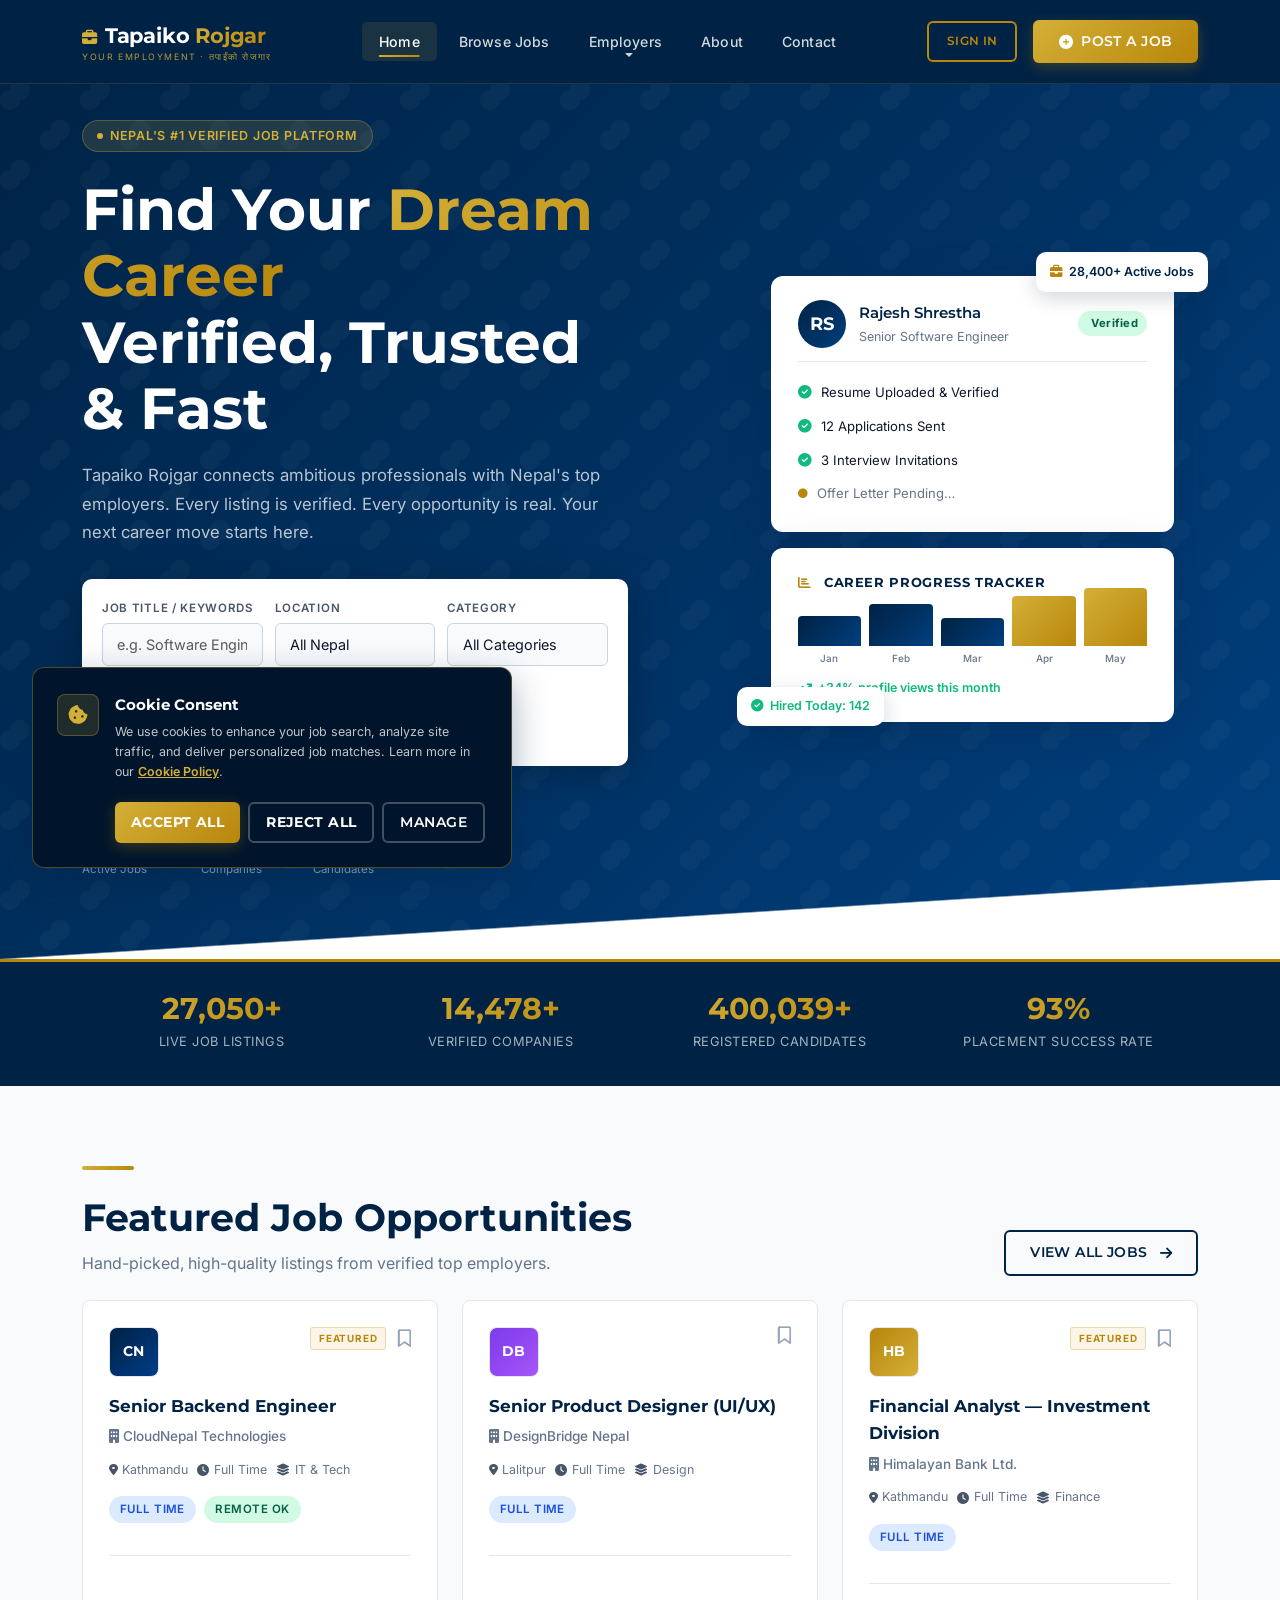
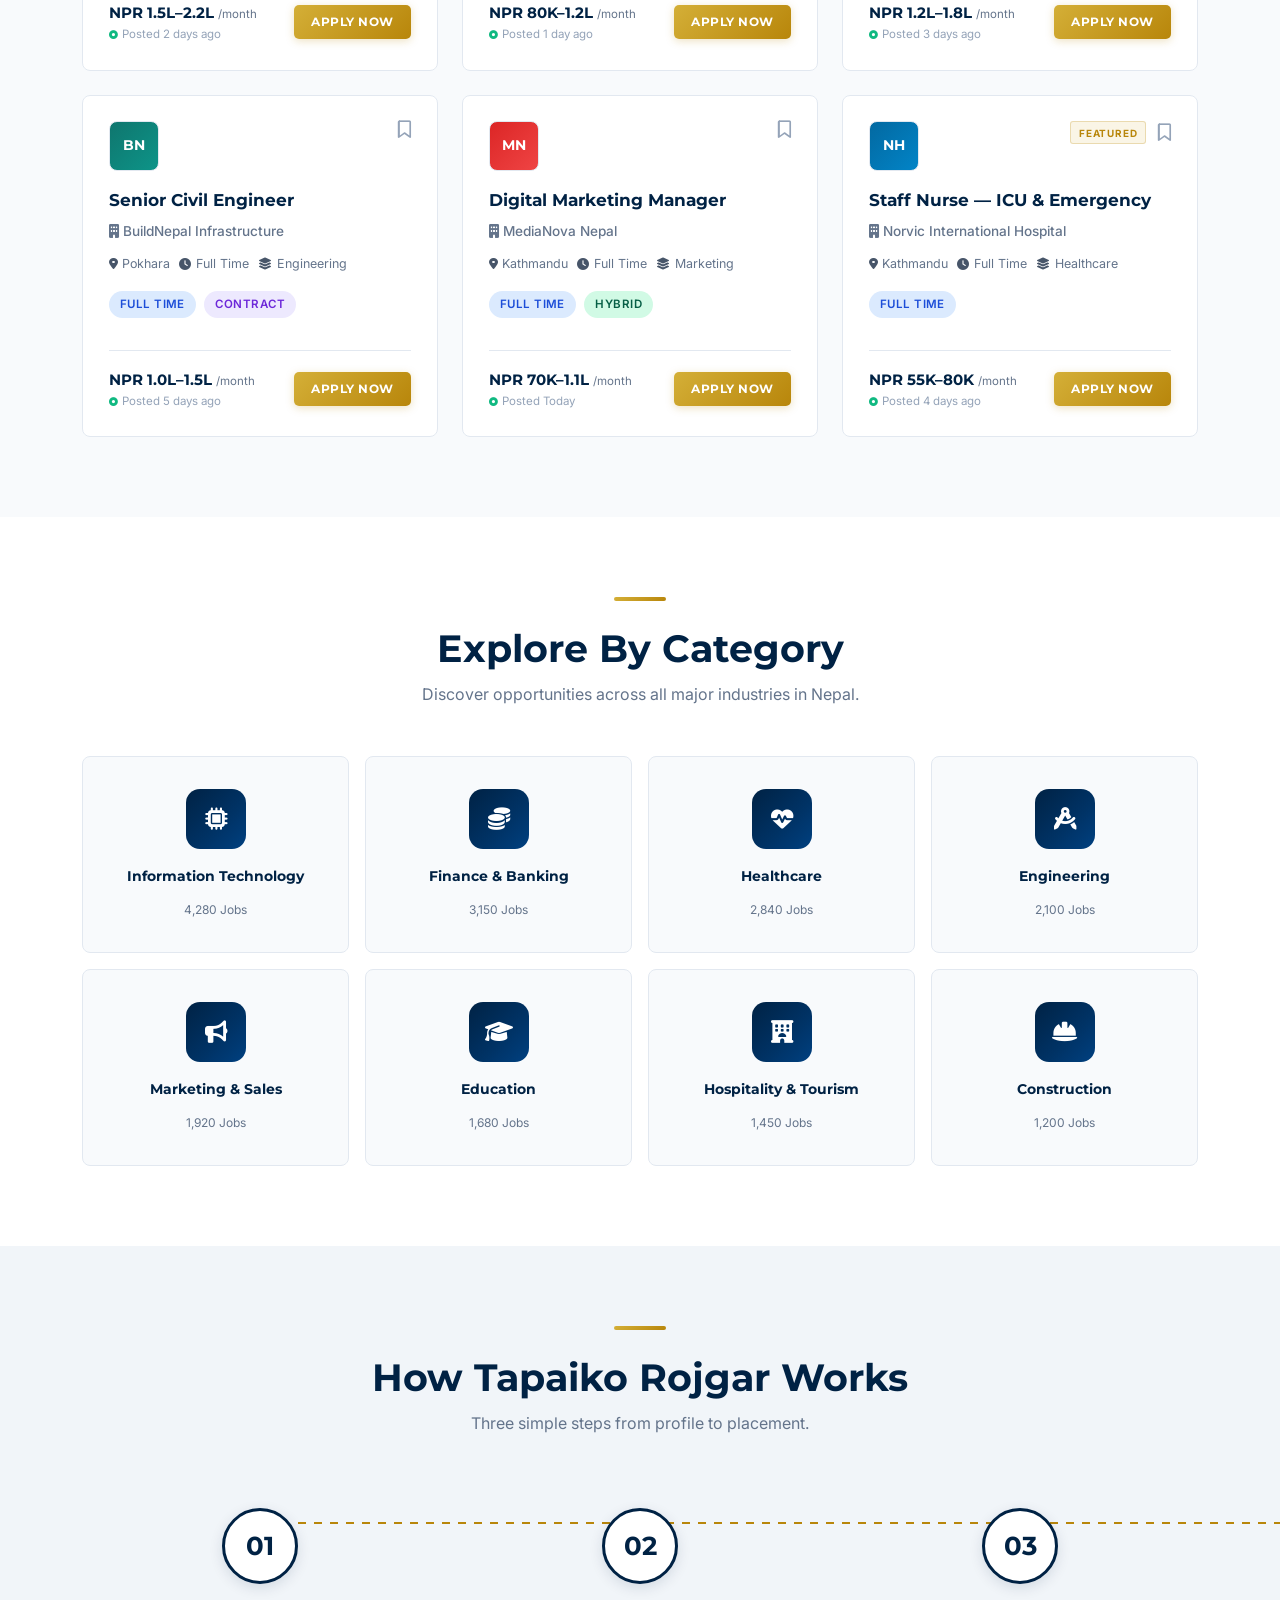
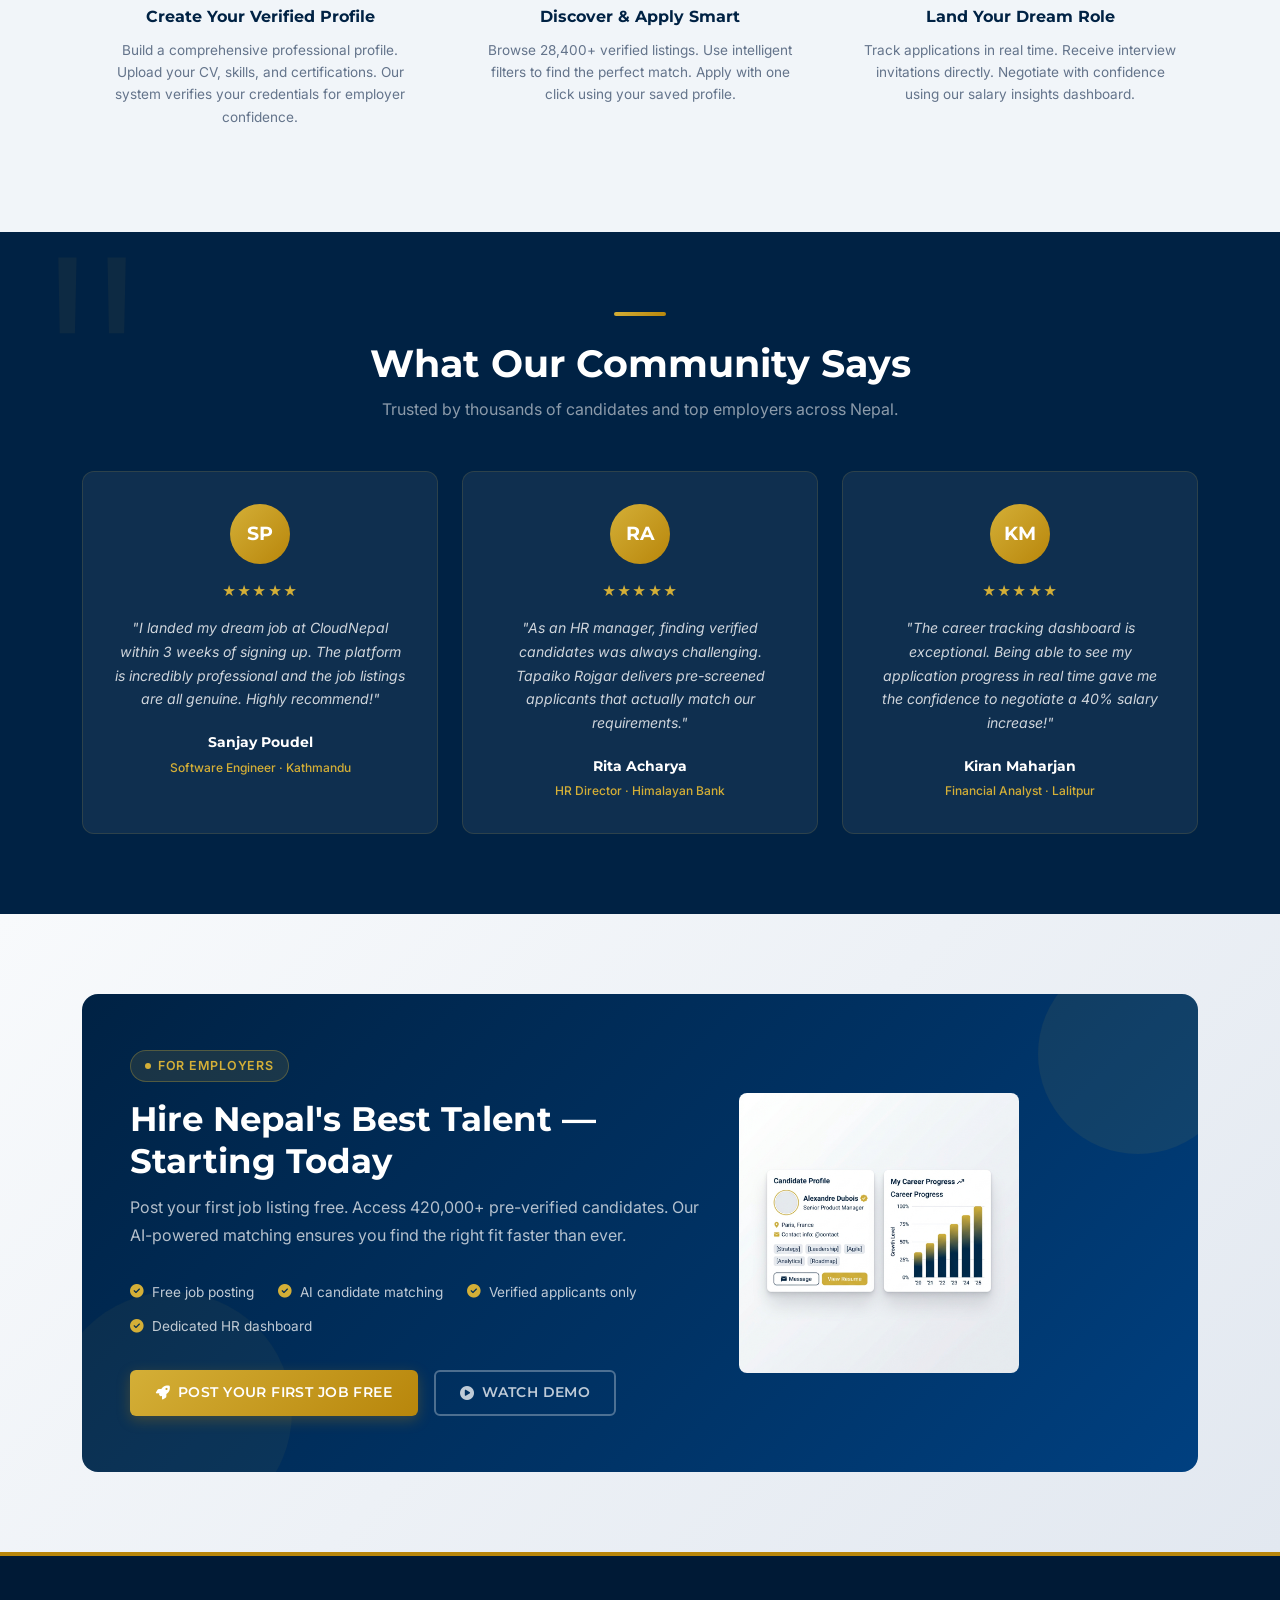
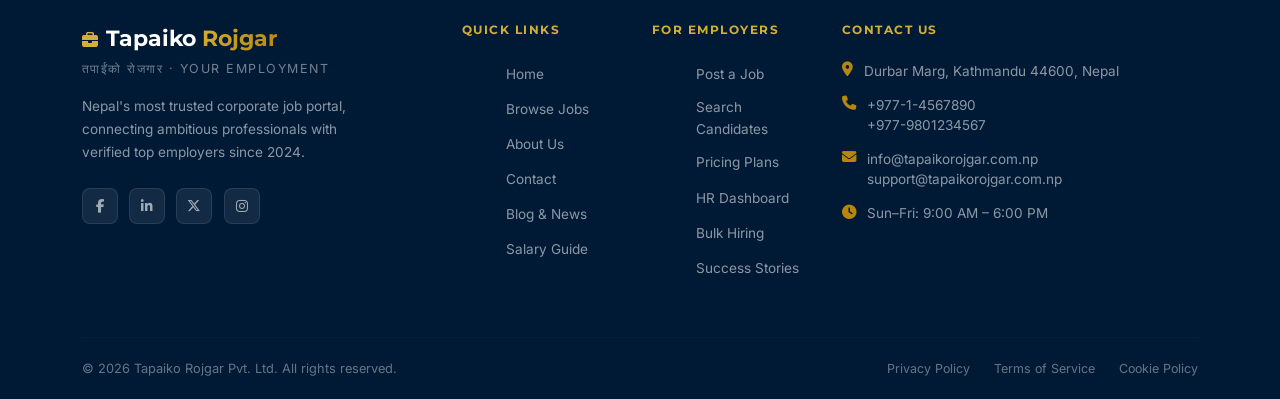
==== commit 341260f5: "Update: Implement functional legal policies, site-wide cookie consent banner, and job card layout fi" ====
--- a/index.html
+++ b/index.html
@@ -115,7 +115,7 @@
 
         <h1 class="hero-title">
           Find Your <span class="accent-gold">Dream Career</span><br/>
-          — Verified, Trusted &amp; Fast
+          Verified, Trusted &amp; Fast
         </h1>
 
         <p class="hero-description">
@@ -332,12 +332,14 @@
       <!-- Job Card 1 -->
       <div class="col-md-6 col-xl-4 hidden-anim" data-delay="0">
         <div class="job-card" onclick="window.location='jobs.html'" role="article" aria-label="Senior Backend Engineer at CloudNepal">
-          <span class="featured-tag">Featured</span>
           <div class="job-card-header">
             <div class="company-logo" style="background:linear-gradient(135deg,#002244,#003d8a);color:white;">CN</div>
-            <button class="job-card-bookmark" data-job-id="job-001" aria-label="Save this job">
-              <i class="far fa-bookmark"></i>
-            </button>
+            <div class="job-card-header-actions">
+              <span class="featured-tag">Featured</span>
+              <button class="job-card-bookmark" data-job-id="job-001" aria-label="Save this job">
+                <i class="far fa-bookmark"></i>
+              </button>
+            </div>
           </div>
           <div class="job-title">Senior Backend Engineer</div>
           <div class="company-name"><i class="fas fa-building me-1"></i>CloudNepal Technologies</div>
@@ -366,9 +368,11 @@
         <div class="job-card" onclick="window.location='jobs.html'" role="article" aria-label="Product Designer at DesignBridge Nepal">
           <div class="job-card-header">
             <div class="company-logo" style="background:linear-gradient(135deg,#7c3aed,#a855f7);color:white;">DB</div>
-            <button class="job-card-bookmark" data-job-id="job-002" aria-label="Save this job">
-              <i class="far fa-bookmark"></i>
-            </button>
+            <div class="job-card-header-actions">
+              <button class="job-card-bookmark" data-job-id="job-002" aria-label="Save this job">
+                <i class="far fa-bookmark"></i>
+              </button>
+            </div>
           </div>
           <div class="job-title">Senior Product Designer (UI/UX)</div>
           <div class="company-name"><i class="fas fa-building me-1"></i>DesignBridge Nepal</div>
@@ -394,12 +398,14 @@
       <!-- Job Card 3 -->
       <div class="col-md-6 col-xl-4 hidden-anim" data-delay="160">
         <div class="job-card" onclick="window.location='jobs.html'" role="article" aria-label="Financial Analyst at Himalayan Bank">
-          <span class="featured-tag">Featured</span>
           <div class="job-card-header">
             <div class="company-logo" style="background:linear-gradient(135deg,#b8860b,#d4af37);color:white;">HB</div>
-            <button class="job-card-bookmark" data-job-id="job-003" aria-label="Save this job">
-              <i class="far fa-bookmark"></i>
-            </button>
+            <div class="job-card-header-actions">
+              <span class="featured-tag">Featured</span>
+              <button class="job-card-bookmark" data-job-id="job-003" aria-label="Save this job">
+                <i class="far fa-bookmark"></i>
+              </button>
+            </div>
           </div>
           <div class="job-title">Financial Analyst — Investment Division</div>
           <div class="company-name"><i class="fas fa-building me-1"></i>Himalayan Bank Ltd.</div>
@@ -427,9 +433,11 @@
         <div class="job-card" onclick="window.location='jobs.html'" role="article" aria-label="Civil Engineer at BuildNepal">
           <div class="job-card-header">
             <div class="company-logo" style="background:linear-gradient(135deg,#0f766e,#0d9488);color:white;">BN</div>
-            <button class="job-card-bookmark" data-job-id="job-004" aria-label="Save this job">
-              <i class="far fa-bookmark"></i>
-            </button>
+            <div class="job-card-header-actions">
+              <button class="job-card-bookmark" data-job-id="job-004" aria-label="Save this job">
+                <i class="far fa-bookmark"></i>
+              </button>
+            </div>
           </div>
           <div class="job-title">Senior Civil Engineer</div>
           <div class="company-name"><i class="fas fa-building me-1"></i>BuildNepal Infrastructure</div>
@@ -458,9 +466,11 @@
         <div class="job-card" onclick="window.location='jobs.html'" role="article" aria-label="Digital Marketing Manager at MediaNova">
           <div class="job-card-header">
             <div class="company-logo" style="background:linear-gradient(135deg,#dc2626,#ef4444);color:white;">MN</div>
-            <button class="job-card-bookmark" data-job-id="job-005" aria-label="Save this job">
-              <i class="far fa-bookmark"></i>
-            </button>
+            <div class="job-card-header-actions">
+              <button class="job-card-bookmark" data-job-id="job-005" aria-label="Save this job">
+                <i class="far fa-bookmark"></i>
+              </button>
+            </div>
           </div>
           <div class="job-title">Digital Marketing Manager</div>
           <div class="company-name"><i class="fas fa-building me-1"></i>MediaNova Nepal</div>
@@ -487,12 +497,14 @@
       <!-- Job Card 6 -->
       <div class="col-md-6 col-xl-4 hidden-anim" data-delay="160">
         <div class="job-card" onclick="window.location='jobs.html'" role="article" aria-label="Staff Nurse at Norvic Hospital">
-          <span class="featured-tag">Featured</span>
           <div class="job-card-header">
             <div class="company-logo" style="background:linear-gradient(135deg,#0369a1,#0284c7);color:white;">NH</div>
-            <button class="job-card-bookmark" data-job-id="job-006" aria-label="Save this job">
-              <i class="far fa-bookmark"></i>
-            </button>
+            <div class="job-card-header-actions">
+              <span class="featured-tag">Featured</span>
+              <button class="job-card-bookmark" data-job-id="job-006" aria-label="Save this job">
+                <i class="far fa-bookmark"></i>
+              </button>
+            </div>
           </div>
           <div class="job-title">Staff Nurse — ICU &amp; Emergency</div>
           <div class="company-name"><i class="fas fa-building me-1"></i>Norvic International Hospital</div>
@@ -782,9 +794,9 @@
       <div class="d-flex flex-wrap justify-content-between align-items-center gap-2">
         <p class="mb-0">&copy; 2026 Tapaiko Rojgar Pvt. Ltd. All rights reserved.</p>
         <div class="footer-bottom-links">
-          <a href="#">Privacy Policy</a>
-          <a href="#">Terms of Service</a>
-          <a href="#">Cookie Policy</a>
+          <a href="privacy-policy.html">Privacy Policy</a>
+          <a href="terms-of-service.html">Terms of Service</a>
+          <a href="cookie-policy.html">Cookie Policy</a>
         </div>
       </div>
     </div>
--- a/assets/css/style.css
+++ b/assets/css/style.css
@@ -613,9 +613,17 @@
 .job-card:hover::before { transform: scaleX(1); }
 .job-card-header {
   display: flex;
-  justify-content: space-between;
   align-items: flex-start;
+  gap: 0.75rem;
   margin-bottom: 1rem;
+}
+.job-card-header-actions {
+  display: flex;
+  flex-direction: row;
+  align-items: center;
+  gap: 0.75rem;
+  margin-left: auto;
+  flex-shrink: 0;
 }
 .company-logo {
   width: 50px; height: 50px;
@@ -641,6 +649,8 @@
   border: none;
   padding: 0;
   line-height: 1;
+  position: relative;
+  z-index: 1;
 }
 .job-card-bookmark:hover { color: var(--accent-gold); transform: scale(1.2); }
 .job-card-bookmark.saved { color: var(--accent-gold); }
@@ -717,18 +727,17 @@
   transform: translateY(-1px);
 }
 .featured-tag {
-  position: absolute;
-  top: 14px;
-  right: 14px;
+  display: inline-block;
   background: rgba(212,175,55,0.12);
   border: 1px solid rgba(184,134,11,0.25);
   color: var(--accent-gold);
-  font-size: 0.64rem;
+  font-size: 0.62rem;
   font-weight: 700;
   letter-spacing: 0.08em;
   text-transform: uppercase;
   padding: 0.15rem 0.5rem;
   border-radius: 3px;
+  white-space: nowrap;
 }
 .posted-time {
   font-size: 0.72rem;
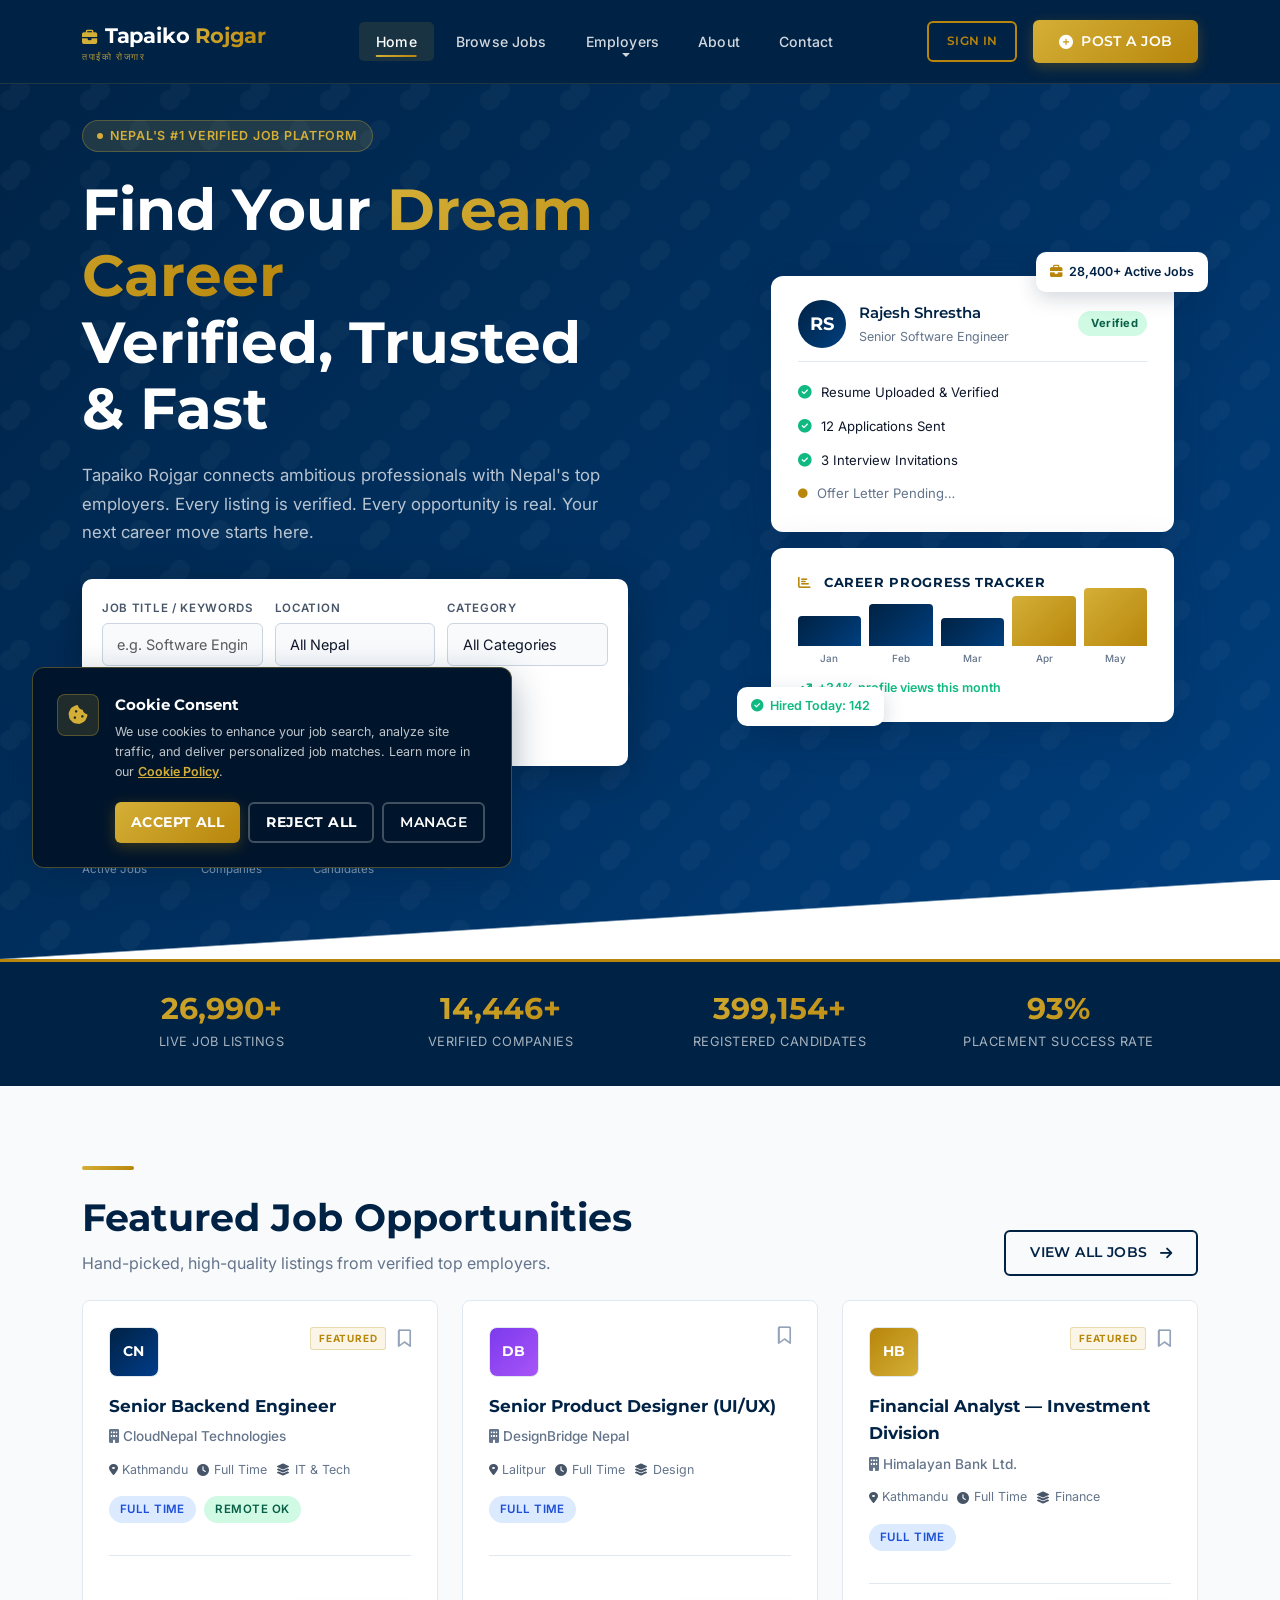
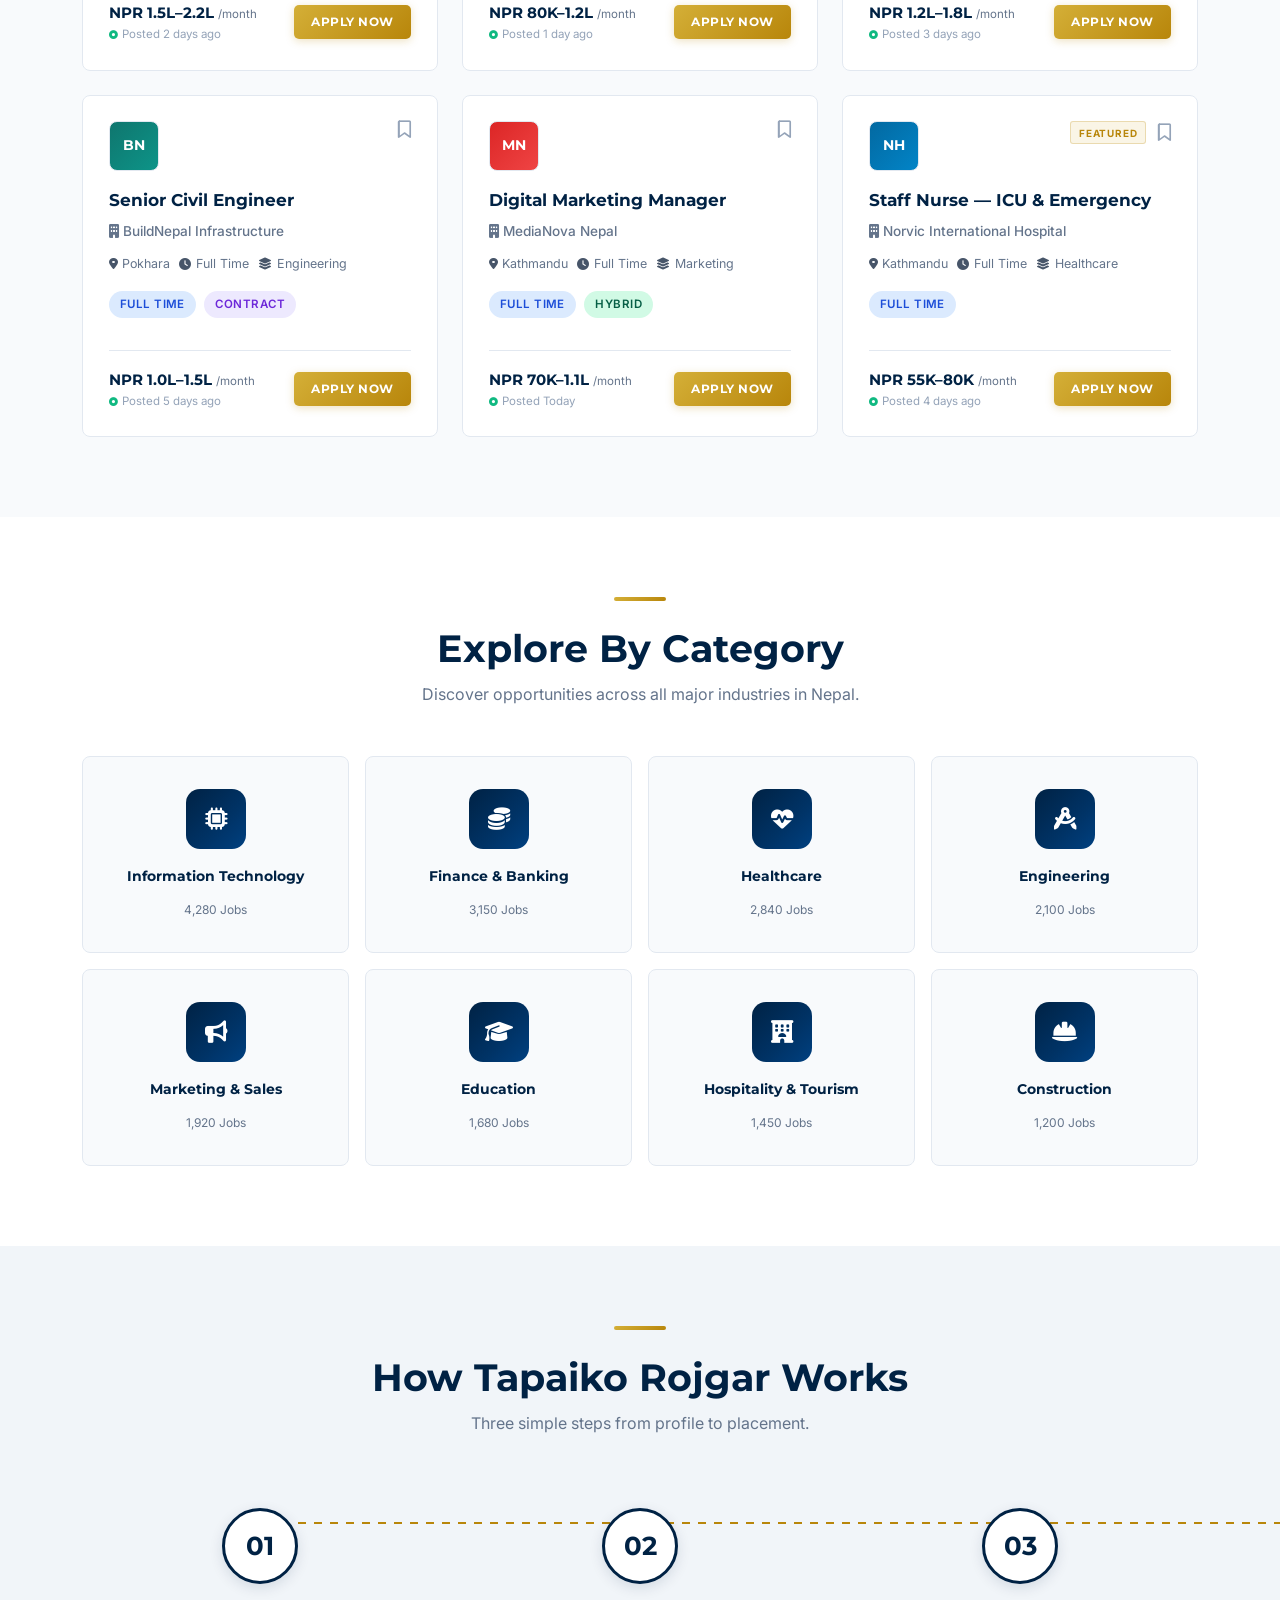
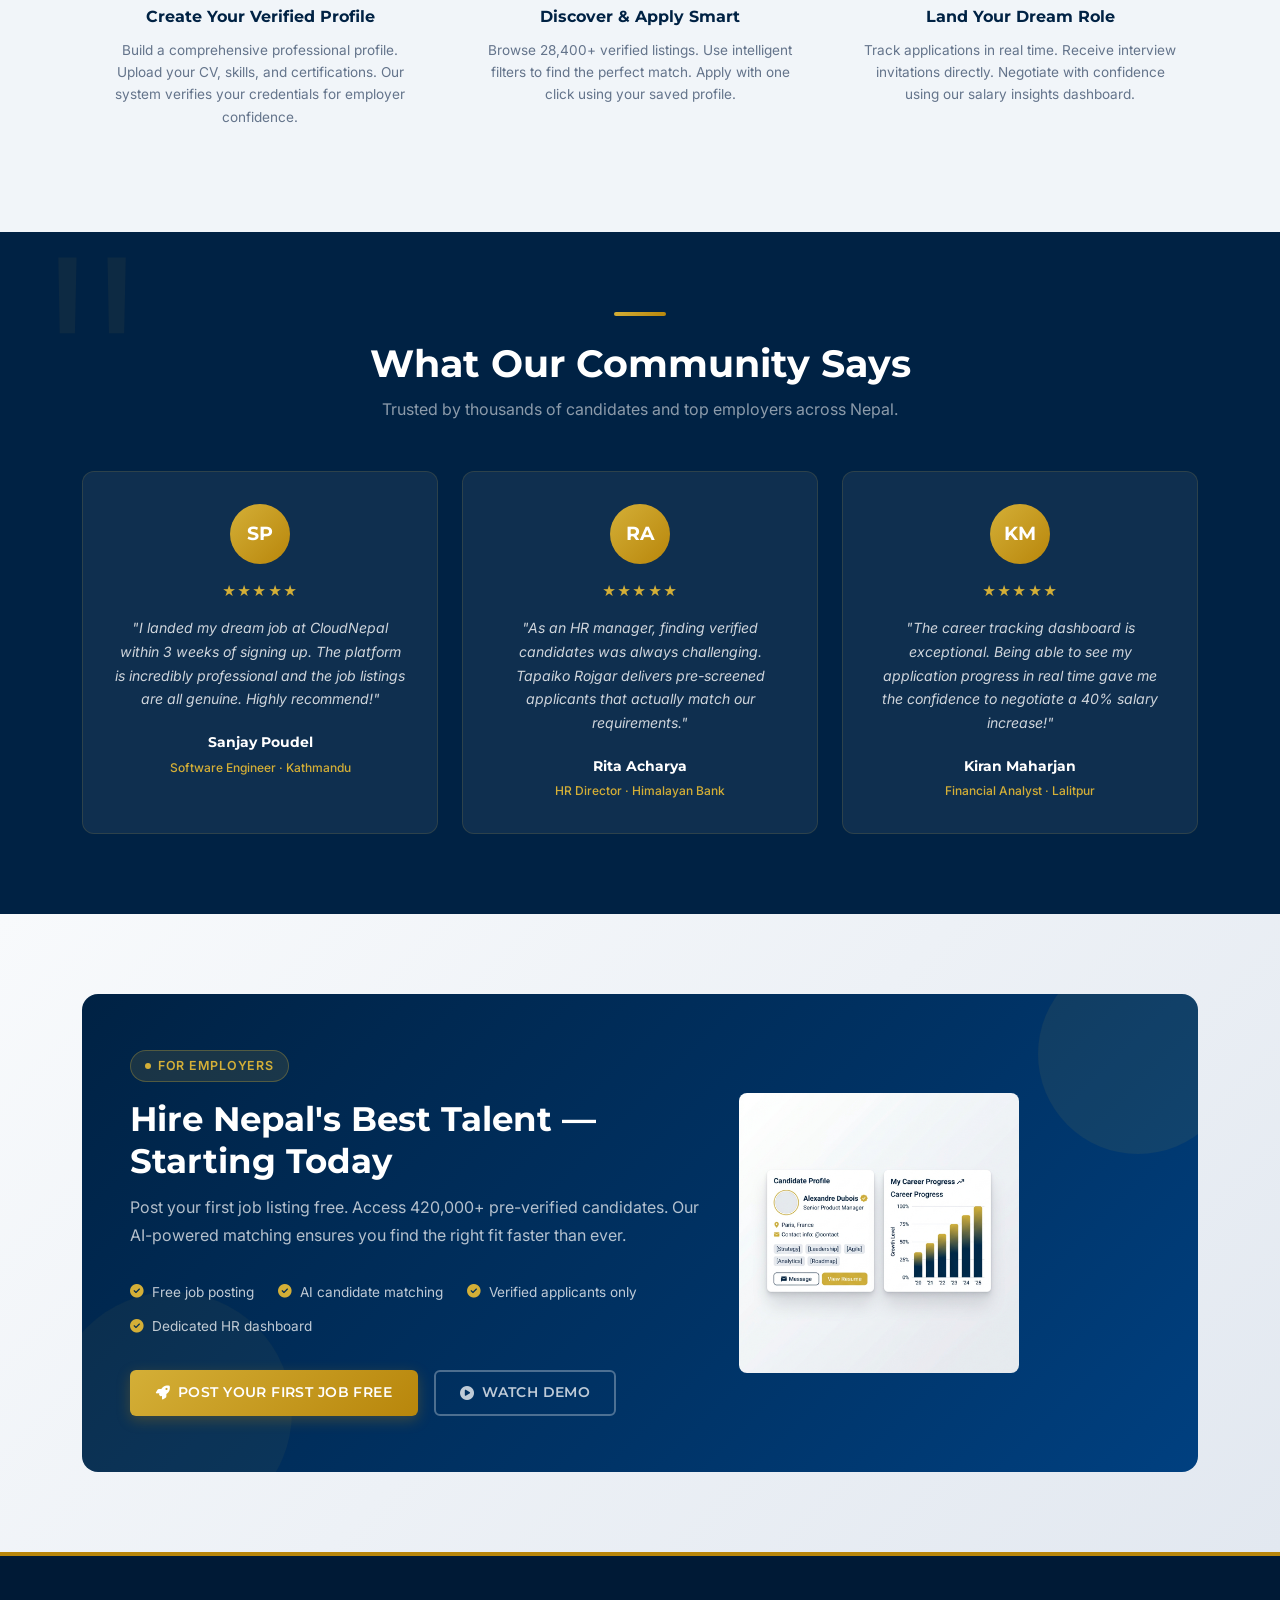
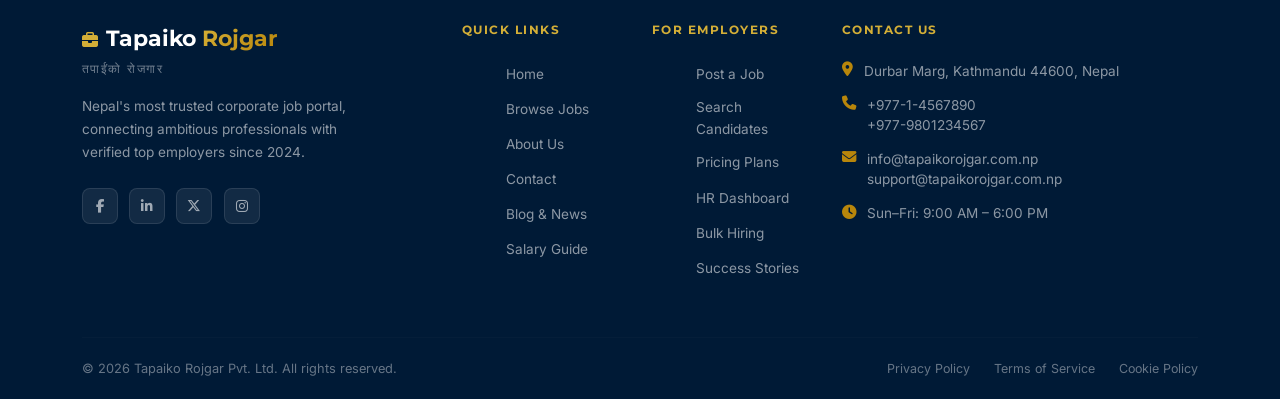
==== commit 78699543: "Style: Update taglines, make toast and cookie banner scroll-triggered, and add top scroll progress b" ====
--- a/index.html
+++ b/index.html
@@ -66,7 +66,7 @@
     <!-- Logo -->
     <a class="navbar-brand d-flex flex-column" href="index.html" aria-label="Tapaiko Rojgar Home">
       <span class="navbar-logo-text"><i class="fas fa-briefcase me-2" style="font-size:0.95rem;color:var(--accent-gold-light);"></i>Tapaiko <span>Rojgar</span></span>
-      <span class="logo-tagline">Your Employment · तपाईंको रोजगार</span>
+      <span class="logo-tagline">तपाईंको रोजगार</span>
     </a>
 
     <!-- Mobile Toggle -->
@@ -730,7 +730,7 @@
       <div class="col-lg-4 col-md-6">
         <div class="footer-brand">
           <div class="brand-name"><i class="fas fa-briefcase me-2" style="color:var(--accent-gold-light);font-size:1rem;"></i>Tapaiko <span>Rojgar</span></div>
-          <div class="footer-tagline">तपाईंको रोजगार · Your Employment</div>
+          <div class="footer-tagline">तपाईंको रोजगार</div>
           <p class="footer-description">Nepal's most trusted corporate job portal, connecting ambitious professionals with verified top employers since 2024.</p>
           <div class="footer-socials">
             <a href="#" class="social-btn" aria-label="Facebook"><i class="fab fa-facebook-f"></i></a>
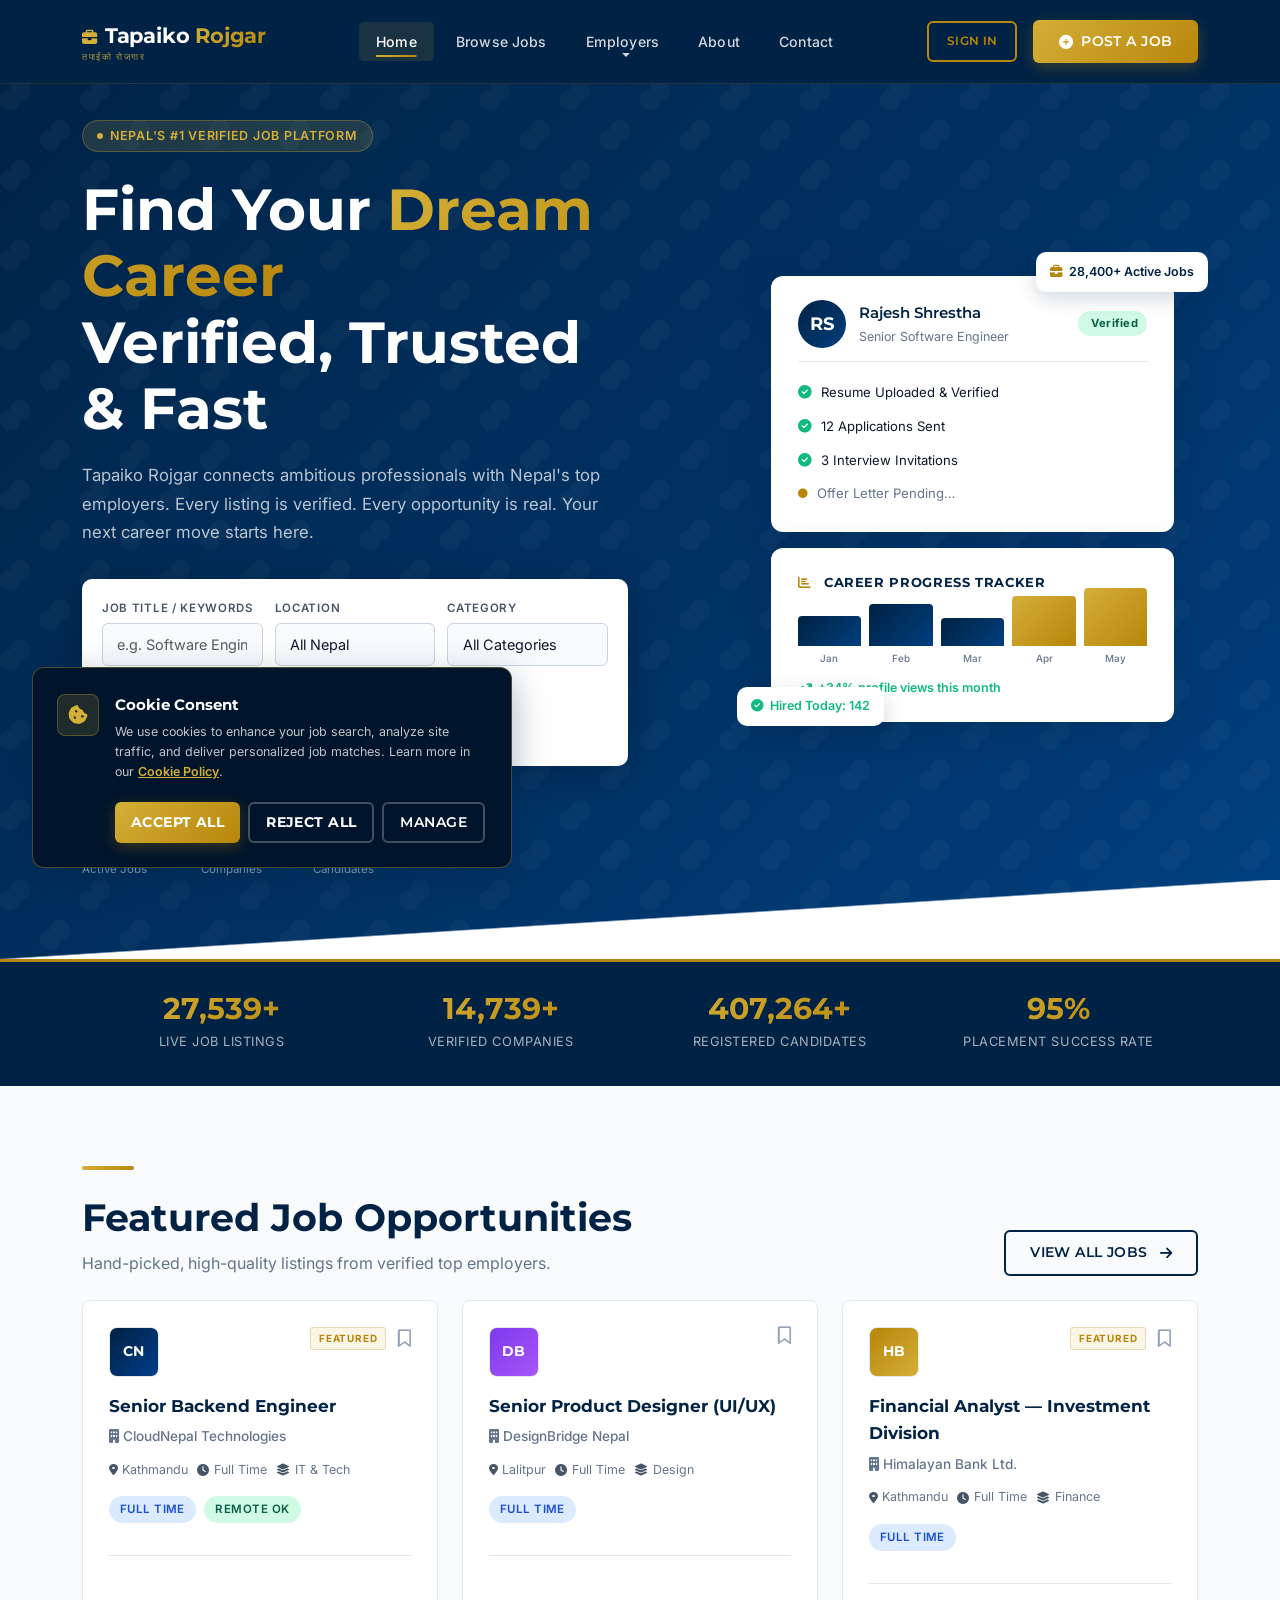
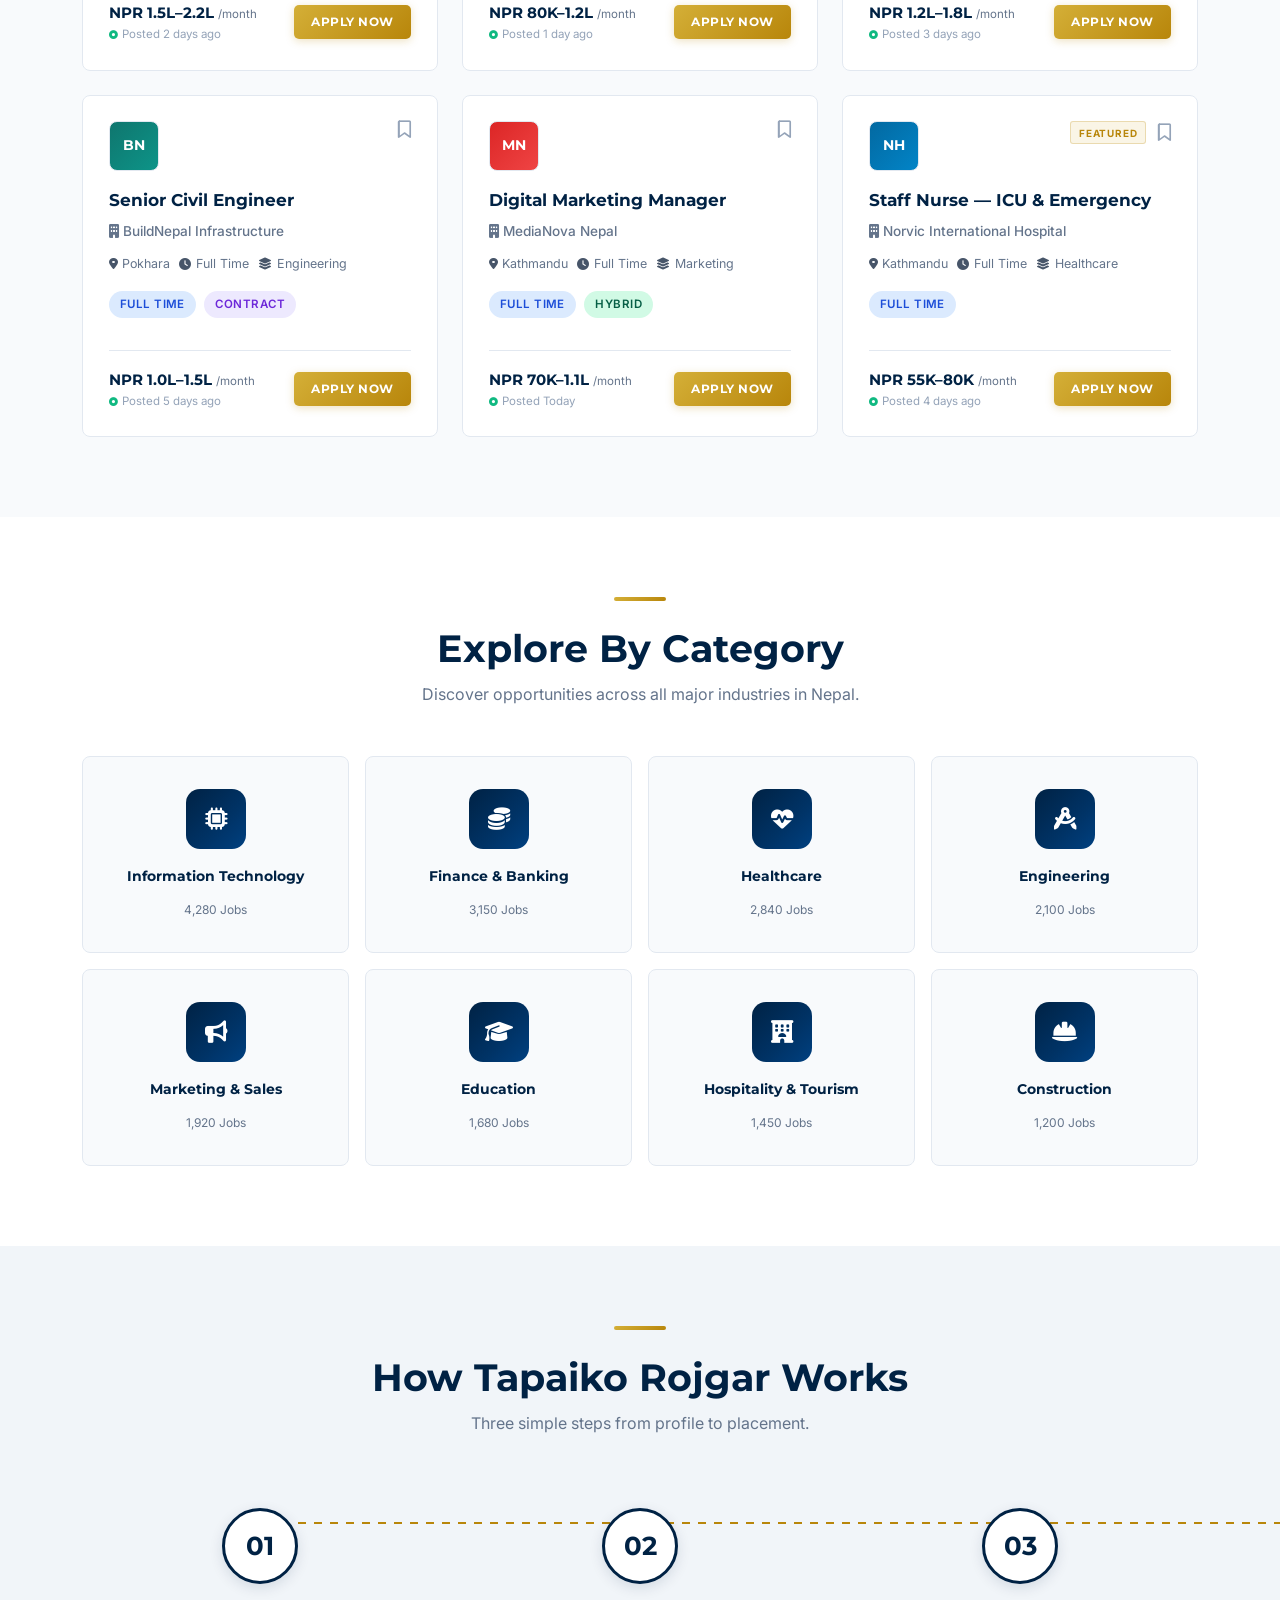
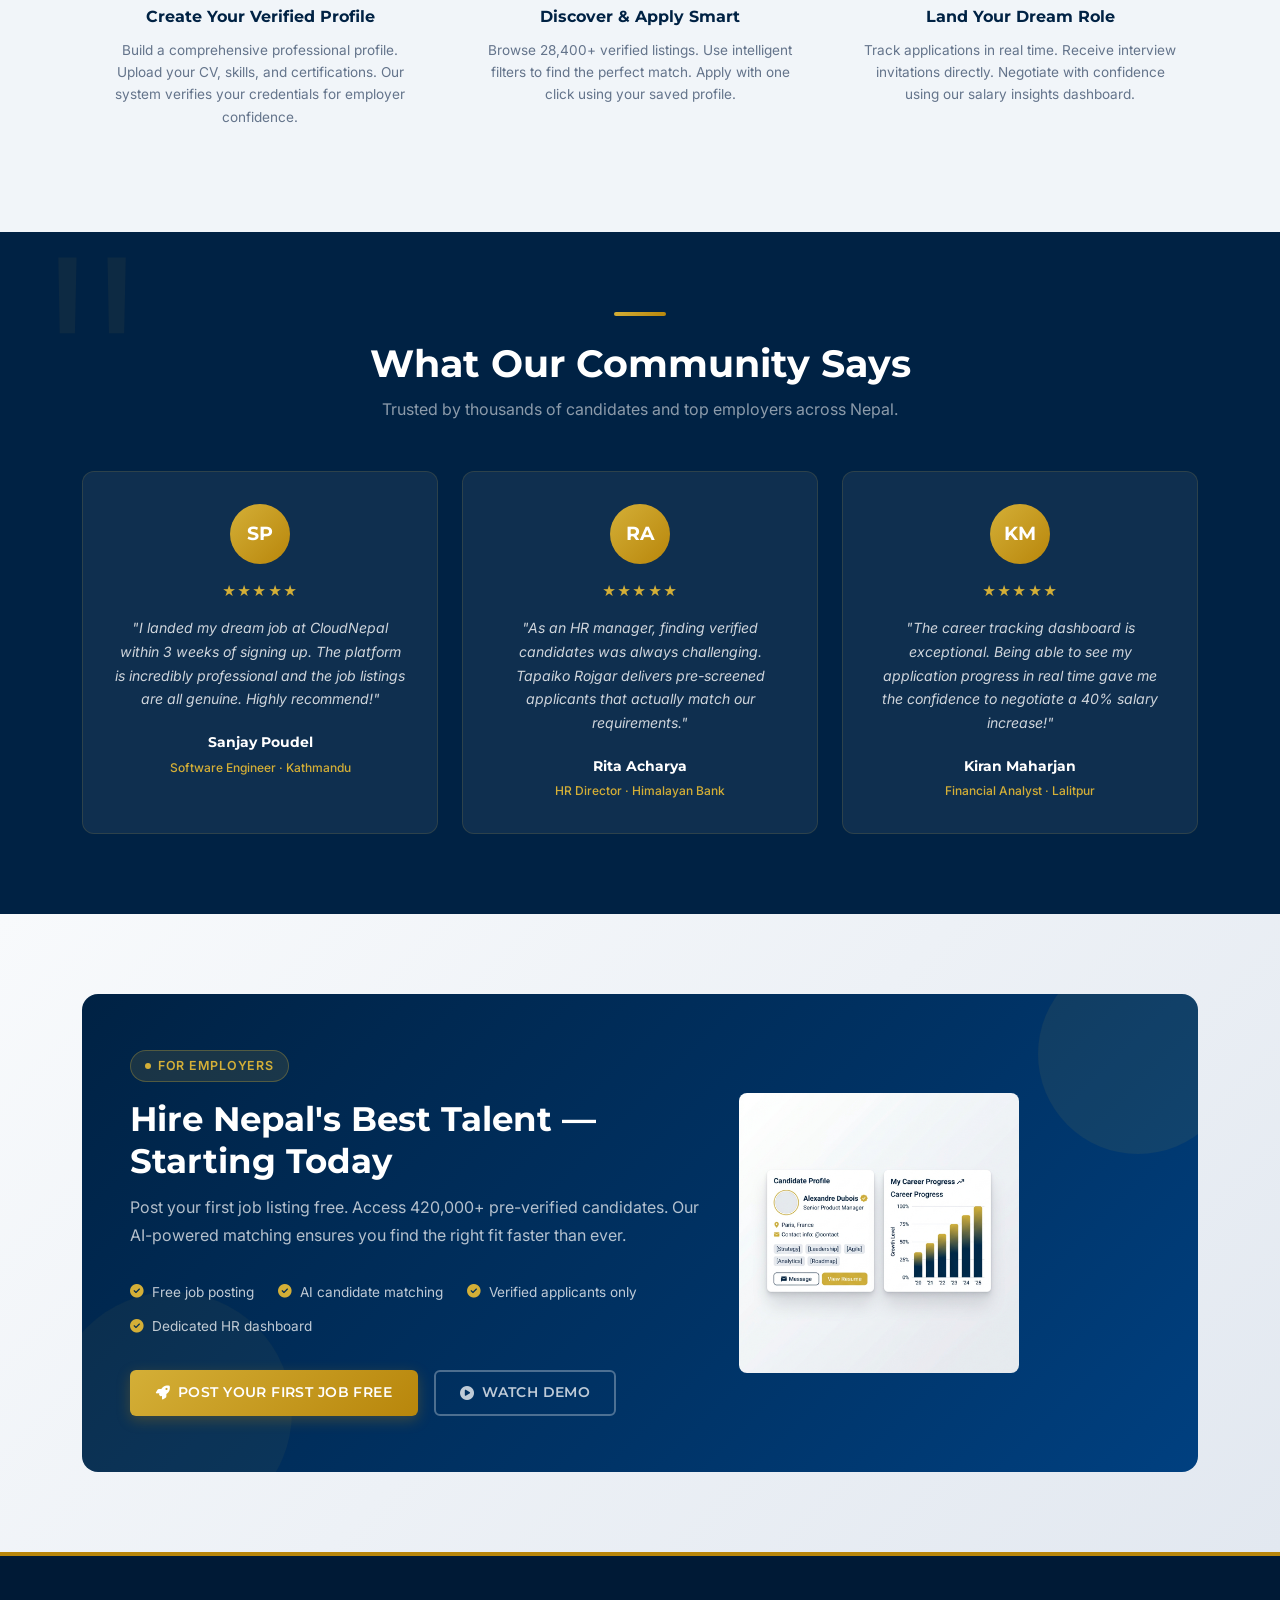
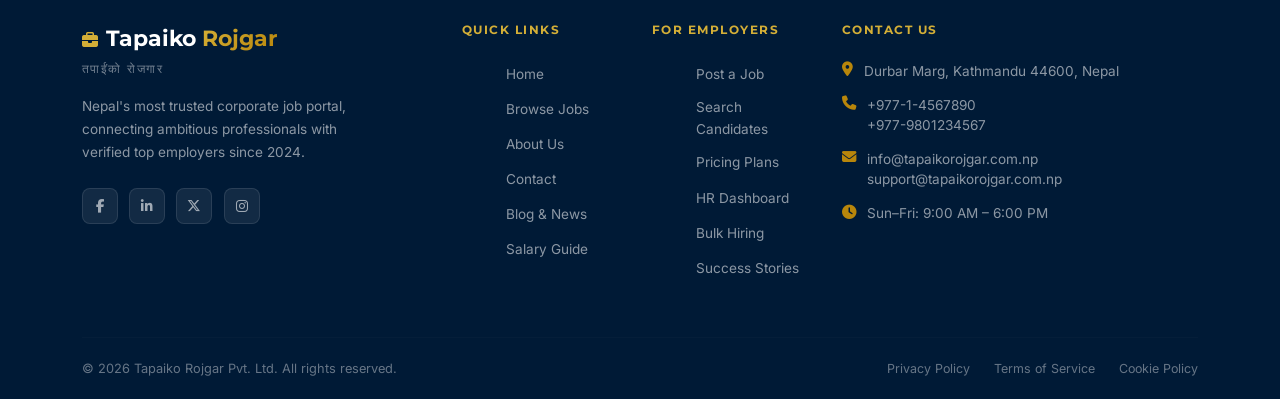
==== commit 444b96e5: "fix: repair mobile menu navbar toggler, active dropdowns, and FAQ accordions by correcting Bootstrap" ====
--- a/index.html
+++ b/index.html
@@ -809,7 +809,7 @@
 </button>
 
 <!-- Bootstrap 5.3 JS Bundle -->
-<script src="https://cdn.jsdelivr.net/npm/bootstrap@5.3.3/dist/js/bootstrap.bundle.min.js" integrity="sha384-YvpcrYf0tY3lHB60NNkmXc4s9bIOgUxi8T/jzmqrD0BgqZZ2J2PkI/WGdlMZnIgA" crossorigin="anonymous"></script>
+<script src="https://cdn.jsdelivr.net/npm/bootstrap@5.3.3/dist/js/bootstrap.bundle.min.js" integrity="sha384-YvpcrYf0tY3lHB60NNkmXc5s9fDVZLESaAA55NDzOxhy9GkcIdslK1eN7N6jIeHz" crossorigin="anonymous"></script>
 
 <!-- Custom JS -->
 <script src="assets/js/main.js"></script>
--- a/assets/css/style.css
+++ b/assets/css/style.css
@@ -1412,19 +1412,64 @@
   #hero { padding: 100px 0 60px; }
   .hero-mockup-panel { margin-top: 3rem; }
   .step-connector { display: none; }
+  .navbar-collapse {
+    background: var(--primary-blue-dark);
+    padding: 1.5rem;
+    border-radius: 8px;
+    margin-top: 0.75rem;
+    border: 1px solid rgba(212, 175, 55, 0.2);
+    box-shadow: 0 8px 32px rgba(0, 0, 0, 0.5);
+  }
+  .navbar-collapse .navbar-nav {
+    margin-bottom: 1.25rem;
+  }
+  .navbar-collapse .d-flex {
+    flex-direction: column;
+    align-items: stretch !important;
+    gap: 0.75rem !important;
+  }
+  .navbar-collapse .btn-gold,
+  .navbar-collapse .btn-outline-gold {
+    text-align: center;
+    width: 100%;
+  }
+  .filter-sidebar {
+    position: static !important;
+    max-height: none !important;
+    margin-bottom: 2rem;
+    box-shadow: none !important;
+  }
 }
 @media (max-width: 768px) {
-  .hero-title { font-size: 2rem; }
-  .hero-search-box .search-row { flex-direction: column; }
-  .hero-search-box .form-group { flex: 1 1 100%; }
+  .section-pad { padding: 50px 0; }
+  .section-pad-sm { padding: 36px 0; }
+  .hero-title { font-size: 2.2rem; }
+  .hero-search-box .search-row { flex-direction: column; align-items: stretch; }
+  .hero-search-box .form-group { flex: 1 1 100%; width: 100%; }
+  .hero-search-box .search-row .form-group:last-child label { display: none; }
   .stat-item { border-right: none; border-bottom: 1px solid rgba(212,175,55,0.2); padding: 0.75rem 1rem; }
   .stat-item:last-child { border-bottom: none; }
   .section-header-row { flex-direction: column; align-items: flex-start; }
   .cta-card { padding: 2.25rem 1.5rem; }
   .jobs-list-card { flex-direction: column; align-items: flex-start; }
-  .jobs-list-card-actions { flex-direction: row; width: 100%; }
+  .jobs-list-card-actions {
+    flex-direction: row;
+    width: 100%;
+    justify-content: space-between;
+    align-items: center;
+    border-top: 1px solid var(--border-color);
+    padding-top: 1rem;
+    margin-top: 0.5rem;
+  }
 }
 @media (max-width: 576px) {
   .hero-stats-row { gap: 1.25rem; }
   .hero-float-badge { display: none; }
-}
+  #tr-toast {
+    right: 1rem !important;
+    left: 1rem !important;
+    top: 80px !important;
+    font-size: 0.8rem !important;
+    justify-content: center;
+  }
+}
